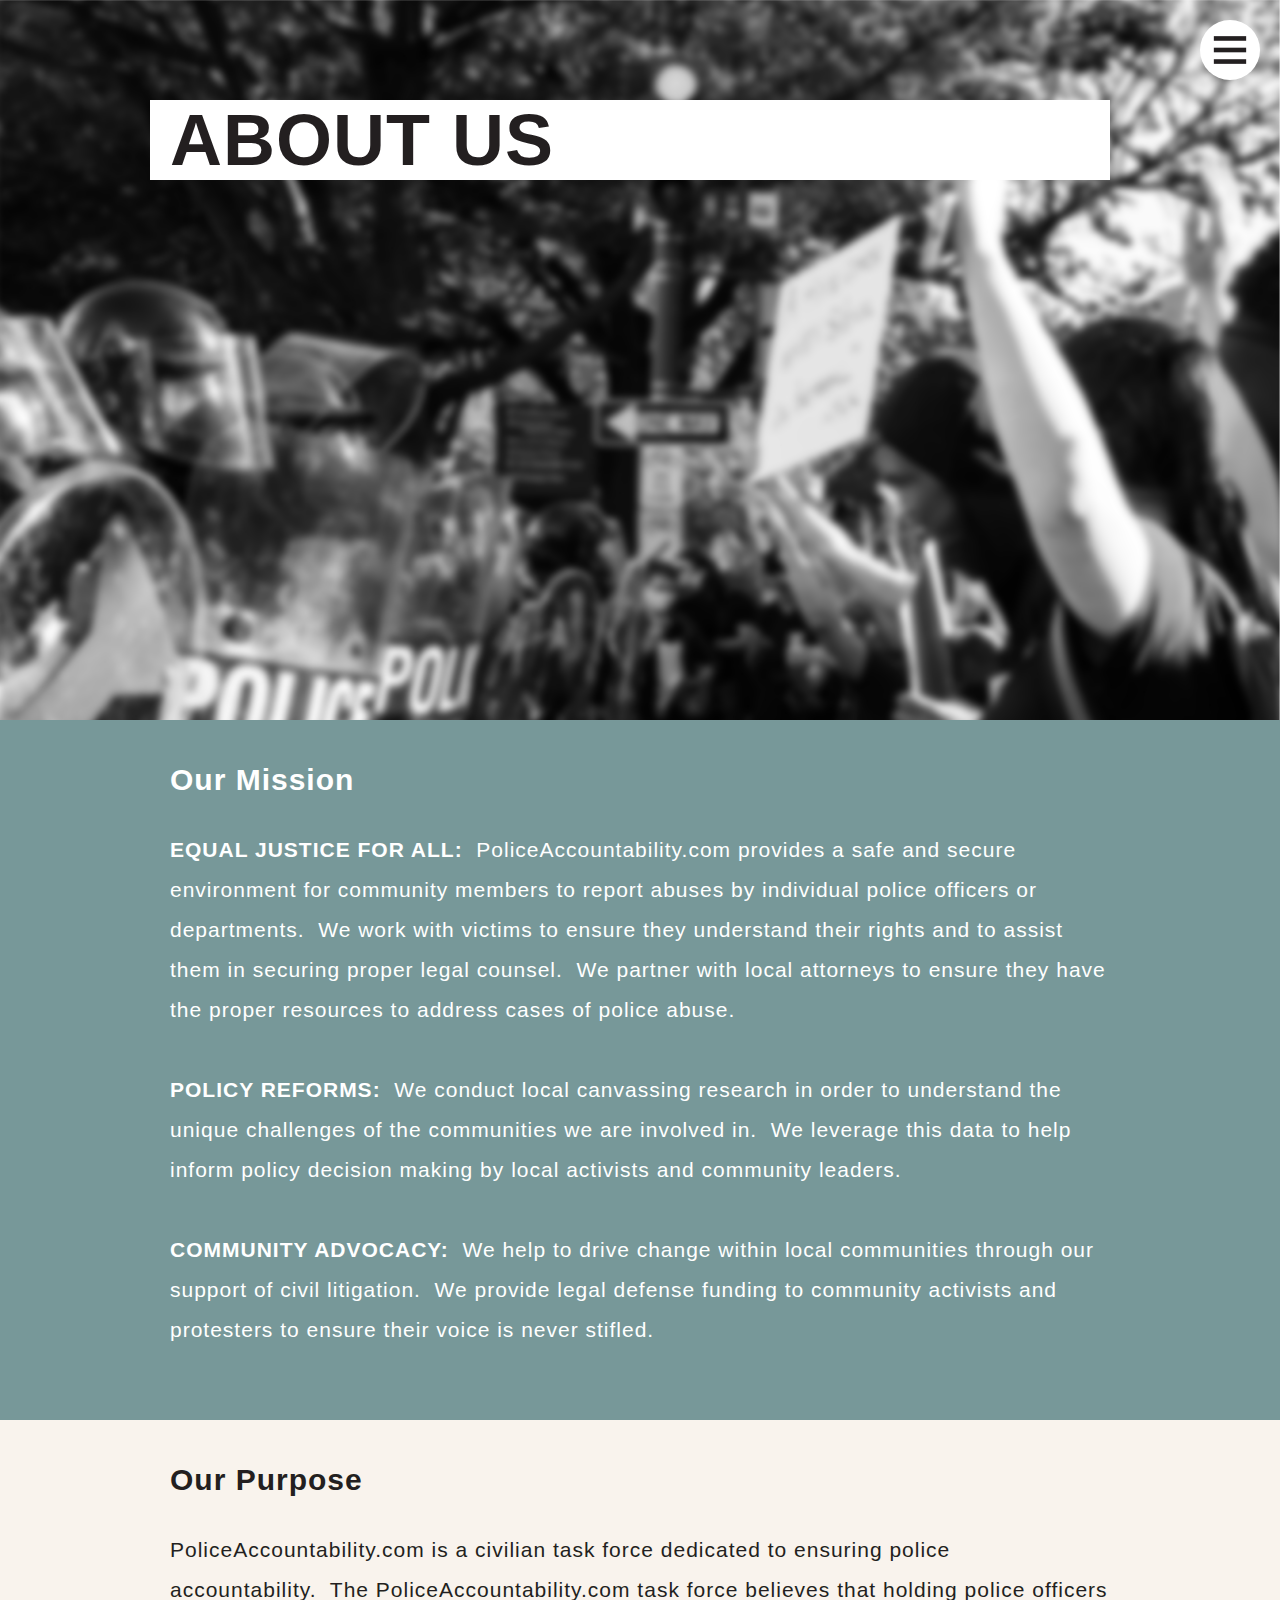
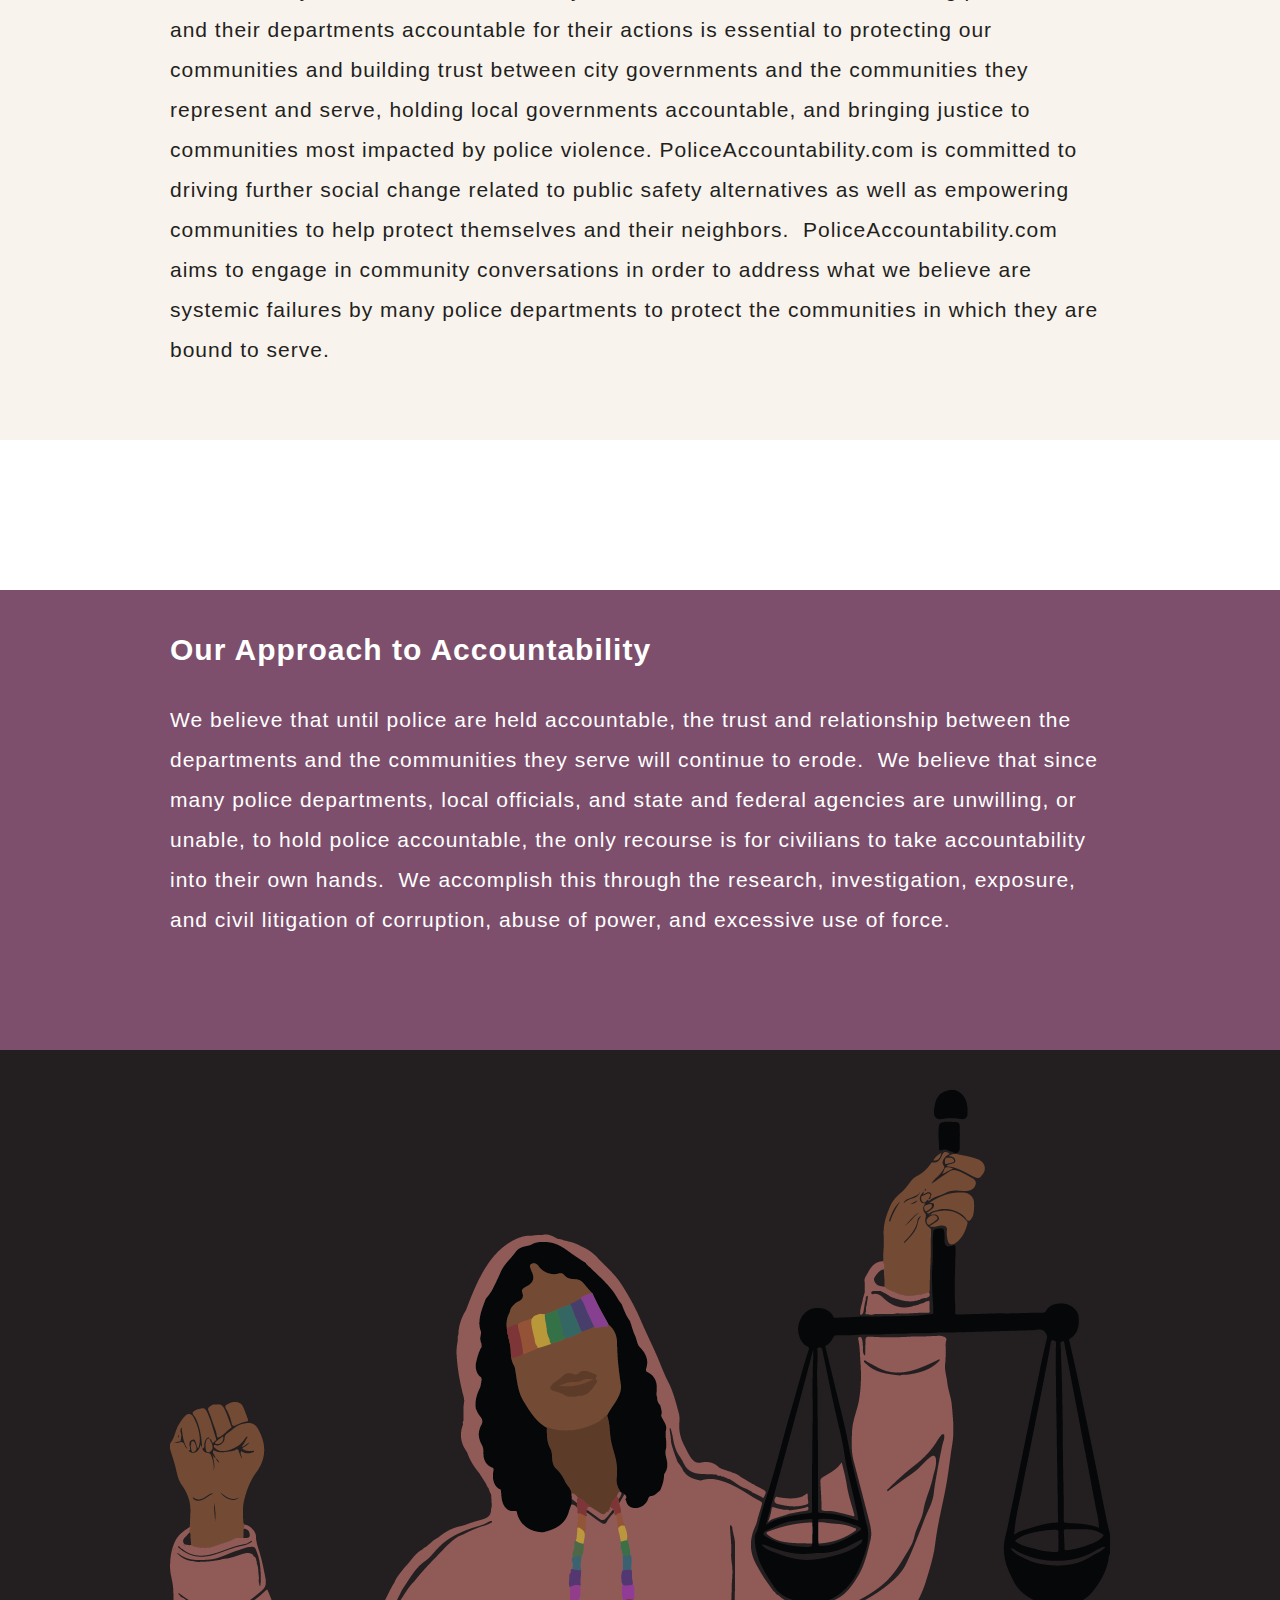
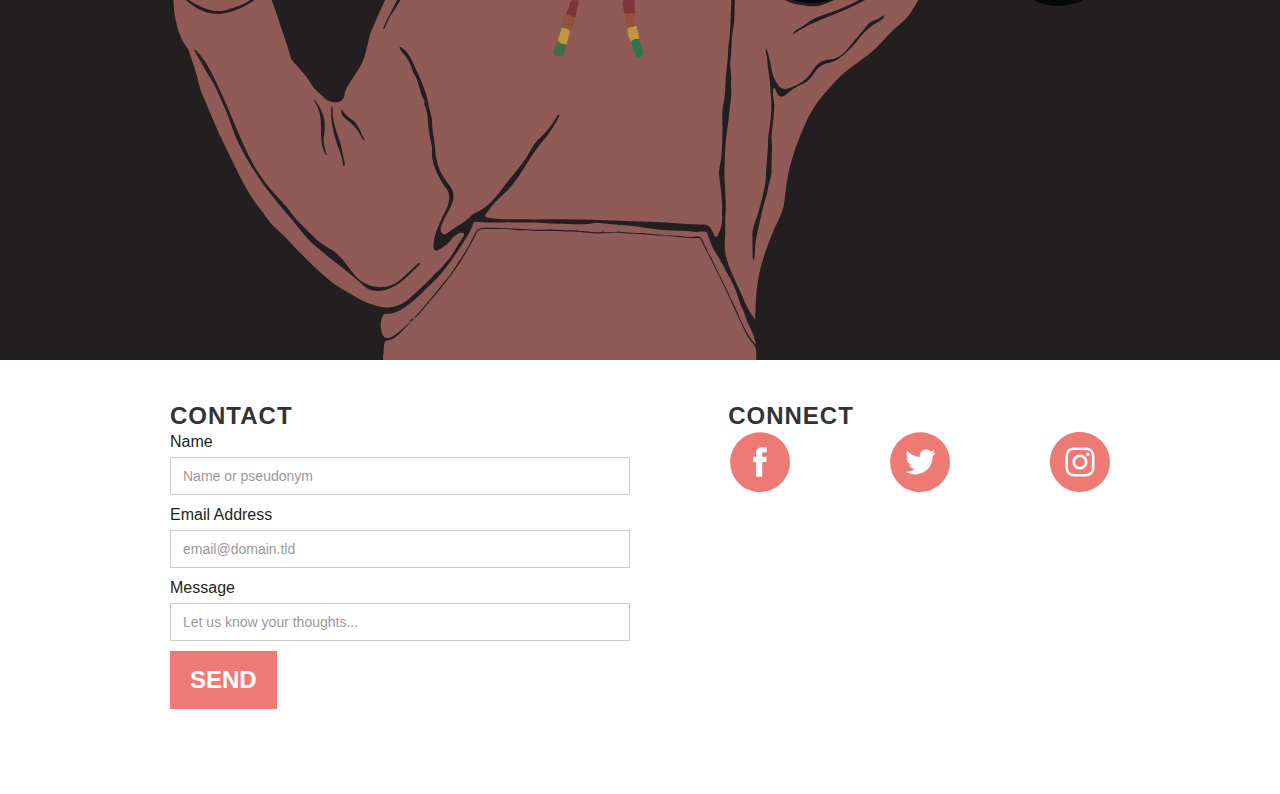
==== about.html @ cf6e79a2 "Initial commit" ====
<!DOCTYPE html>
<!--  This site was created in Webflow. http://www.webflow.com  -->
<!--  Last Published: Mon Jul 27 2020 01:23:05 GMT+0000 (Coordinated Universal Time)  -->
<html data-wf-page="5f17c11d3f2ab01a8477da16" data-wf-site="5f166c20826361f4844e4b64">
<head>
  <meta charset="utf-8">
  <title>About</title>
  <meta content="About" property="og:title">
  <meta content="About" property="twitter:title">
  <meta content="width=device-width, initial-scale=1" name="viewport">
  <meta content="Webflow" name="generator">
  <link href="css/normalize.css" rel="stylesheet" type="text/css">
  <link href="css/webflow.css" rel="stylesheet" type="text/css">
  <link href="css/police-accountability.webflow.css" rel="stylesheet" type="text/css">
  <!-- [if lt IE 9]><script src="https://cdnjs.cloudflare.com/ajax/libs/html5shiv/3.7.3/html5shiv.min.js" type="text/javascript"></script><![endif] -->
  <script type="text/javascript">!function(o,c){var n=c.documentElement,t=" w-mod-";n.className+=t+"js",("ontouchstart"in o||o.DocumentTouch&&c instanceof DocumentTouch)&&(n.className+=t+"touch")}(window,document);</script>
  <link href="images/favicon.png" rel="shortcut icon" type="image/x-icon">
  <link href="images/webclip.png" rel="apple-touch-icon">
</head>
<body>
  <div data-collapse="all" data-animation="over-right" data-duration="400" data-doc-height="1" role="banner" class="navbar w-nav">
    <div class="menu-button w-nav-button"><img src="images/Menu-ICON.svg" alt="" class="nav-image"></div>
    <nav role="navigation" class="nav-menu w-nav-menu">
      <div class="menu-button w-nav-button"><img src="images/Close-ICON.svg" alt="" class="image-5"></div>
      <div class="_80spacer"></div><a href="index.html" class="nav-link w-nav-link">HOME</a><a href="about.html" aria-current="page" class="nav-link w-nav-link w--current">ABOUT</a><a href="current-work.html" class="nav-link w-nav-link">CURRENT WORK</a><a href="report-abuse.html" class="nav-link w-nav-link">REPORT ABUSE</a><a href="legal-defense-fund.html" class="nav-link w-nav-link">LEGAL DEFENSE FUND</a><a href="get-involved.html" class="nav-link w-nav-link">GET INVOLVED</a><a href="resources.html" class="nav-link w-nav-link">RESOURCES</a></nav>
  </div>
  <div class="photo-section about">
    <div class="header-div">
      <div class="header-container w-container">
        <div class="header-text"><strong>ABOUT US</strong></div>
      </div>
    </div>
  </div><img src="images/Photo-2.jpg" srcset="images/Photo-2-p-800.jpeg 800w, images/Photo-2-p-1080.jpeg 1080w, images/Photo-2-p-1600.jpeg 1600w, images/Photo-2-p-2000.jpeg 2000w, images/Photo-2-p-2600.jpeg 2600w, images/Photo-2.jpg 2601w" sizes="100vw" alt="" class="image-7">
  <div class="section teal">
    <div class="container w-container">
      <div class="title-text white">Our Mission</div>
      <div class="_30-spacer"></div>
      <div class="body-text large white"><strong>EQUAL JUSTICE FOR ALL:</strong>  PoliceAccountability.com provides a safe and secure environment for community members to report abuses by individual police officers or departments.  We work with victims to ensure they understand their rights and to assist them in securing proper legal counsel.  We partner with local attorneys to ensure they have the proper resources to address cases of police abuse. <br>‍<br><strong>POLICY REFORMS:</strong>  We conduct local canvassing research in order to understand the unique challenges of the communities we are involved in.  We leverage this data to help inform policy decision making by local activists and community leaders.<br>‍<br><strong>COMMUNITY ADVOCACY:</strong>  We help to drive change within local communities through our support of civil litigation.  We provide legal defense funding to community activists and protesters to ensure their voice is never stifled. <br></div>
    </div>
  </div>
  <div class="section tan">
    <div class="container w-container">
      <div class="title-text black">Our Purpose<br></div>
      <div class="_30-spacer"></div>
      <div class="body-text large black">PoliceAccountability.com is a civilian task force dedicated to ensuring police accountability.  The PoliceAccountability.com task force believes that holding police officers and their departments accountable for their actions is essential to protecting our communities and building trust between city governments and the communities they represent and serve, holding local governments accountable, and bringing justice to communities most impacted by police violence. PoliceAccountability.com is committed to driving further social change related to public safety alternatives as well as empowering communities to help protect themselves and their neighbors.  PoliceAccountability.com aims to engage in community conversations in order to address what we believe are systemic failures by many police departments to protect the communities in which they are bound to serve.<br></div>
    </div>
  </div>
  <div class="section purple">
    <div class="container w-container">
      <div class="title-text white"><strong>Our Approach to Accountability</strong><br></div>
      <div class="_30-spacer"></div>
      <div class="body-text large white">We believe that until police are held accountable, the trust and relationship between the departments and the communities they serve will continue to erode.  We believe that since many police departments, local officials, and state and federal agencies are unwilling, or unable, to hold police accountable, the only recourse is for civilians to take accountability into their own hands.  We accomplish this through the research, investigation, exposure, and civil litigation of corruption, abuse of power, and excessive use of force. <br><br></div>
    </div>
  </div>
  <div class="image-section">
    <div class="container illo w-container"><img src="images/PA-illo.png" srcset="images/PA-illo-p-500.png 500w, images/PA-illo.png 940w" sizes="(max-width: 479px) 92vw, (max-width: 991px) 90vw, 940px" alt="" class="image-10"></div>
  </div>
  <footer class="footer-section">
    <div class="container w-container">
      <div class="w-row">
        <div class="footer-column-1 w-col w-col-6">
          <div class="footer-titles">CONTACT</div>
        </div>
        <div class="w-col w-col-6">
          <div class="footer-titles right desktop">CONNECT</div>
        </div>
      </div>
      <div class="footer-columns w-row">
        <div class="footer-form-column w-col w-col-6 w-col-small-small-stack">
          <div class="w-form">
            <form id="email-form" name="email-form" data-name="Email Form"><label for="name-2" class="field-label">Name</label><input type="text" class="w-input" maxlength="256" name="name-2" data-name="Name 2" placeholder="Name or pseudonym" id="name-2" required=""><label for="email-2" class="field-label-2">Email Address</label><input type="email" class="w-input" maxlength="256" name="email-2" data-name="Email 2" placeholder="email@domain.tld" id="email-2" required=""><label for="Message-2" class="field-label-2">Message</label><input type="text" class="w-input" maxlength="256" name="Message-2" data-name="Message 2" placeholder="Let us know your thoughts..." id="Message-2" required=""><input type="submit" value="SEND" data-wait="Please wait..." class="submit-button w-button"></form>
            <div class="w-form-done">
              <div>Thank you! Your submission has been received!</div>
            </div>
            <div class="w-form-fail">
              <div>Oops! Something went wrong while submitting the form.</div>
            </div>
          </div>
        </div>
        <div class="footer-social-column w-clearfix w-col w-col-2 w-col-small-small-stack">
          <div class="footer-titles right mobile">CONNECT</div><a href="http://facebook.com" target="_blank" class="link-block facebook w-inline-block w-clearfix"><img src="images/FB-ICON.svg" alt="" class="link-image"></a></div>
        <div class="footer-social-column w-clearfix w-col w-col-2 w-col-small-small-stack"><a href="http://twitter.com" target="_blank" class="link-block twitter w-inline-block w-clearfix"><img src="images/TW-ICON.svg" alt="" class="link-image"></a></div>
        <div class="footer-social-column w-clearfix w-col w-col-2 w-col-small-small-stack"><a href="http://instagram.com" target="_blank" class="link-block instagram w-inline-block w-clearfix"><img src="images/INSTA-ICON.svg" alt="" class="link-image"></a></div>
      </div>
    </div>
  </footer>
  <script src="https://d3e54v103j8qbb.cloudfront.net/js/jquery-3.4.1.min.220afd743d.js?site=5f166c20826361f4844e4b64" type="text/javascript" integrity="sha256-CSXorXvZcTkaix6Yvo6HppcZGetbYMGWSFlBw8HfCJo=" crossorigin="anonymous"></script>
  <script src="js/webflow.js" type="text/javascript"></script>
  <!-- [if lte IE 9]><script src="https://cdnjs.cloudflare.com/ajax/libs/placeholders/3.0.2/placeholders.min.js"></script><![endif] -->
</body>
</html>
---- css/webflow.css ----
@font-face {
  font-family: 'webflow-icons';
  src: url("[data-uri]") format('truetype');
  font-weight: normal;
  font-style: normal;
}
[class^="w-icon-"],
[class*=" w-icon-"] {
  /* use !important to prevent issues with browser extensions that change fonts */
  font-family: 'webflow-icons' !important;
  speak: none;
  font-style: normal;
  font-weight: normal;
  font-variant: normal;
  text-transform: none;
  line-height: 1;
  /* Better Font Rendering =========== */
  -webkit-font-smoothing: antialiased;
  -moz-osx-font-smoothing: grayscale;
}
.w-icon-slider-right:before {
  content: "\e600";
}
.w-icon-slider-left:before {
  content: "\e601";
}
.w-icon-nav-menu:before {
  content: "\e602";
}
.w-icon-arrow-down:before,
.w-icon-dropdown-toggle:before {
  content: "\e603";
}
.w-icon-file-upload-remove:before {
  content: "\e900";
}
.w-icon-file-upload-icon:before {
  content: "\e903";
}
* {
  -webkit-box-sizing: border-box;
  -moz-box-sizing: border-box;
  box-sizing: border-box;
}
html {
  height: 100%;
}
body {
  margin: 0;
  min-height: 100%;
  background-color: #fff;
  font-family: Arial, sans-serif;
  font-size: 14px;
  line-height: 20px;
  color: #333;
}
img {
  max-width: 100%;
  vertical-align: middle;
  display: inline-block;
}
html.w-mod-touch * {
  background-attachment: scroll !important;
}
.w-block {
  display: block;
}
.w-inline-block {
  max-width: 100%;
  display: inline-block;
}
.w-clearfix:before,
.w-clearfix:after {
  content: " ";
  display: table;
  grid-column-start: 1;
  grid-row-start: 1;
  grid-column-end: 2;
  grid-row-end: 2;
}
.w-clearfix:after {
  clear: both;
}
.w-hidden {
  display: none;
}
.w-button {
  display: inline-block;
  padding: 9px 15px;
  background-color: #3898EC;
  color: white;
  border: 0;
  line-height: inherit;
  text-decoration: none;
  cursor: pointer;
  border-radius: 0;
}
input.w-button {
  -webkit-appearance: button;
}
html[data-w-dynpage] [data-w-cloak] {
  color: transparent !important;
}
.w-webflow-badge,
.w-webflow-badge * {
  position: static;
  left: auto;
  top: auto;
  right: auto;
  bottom: auto;
  z-index: auto;
  display: block;
  visibility: visible;
  overflow: visible;
  overflow-x: visible;
  overflow-y: visible;
  box-sizing: border-box;
  width: auto;
  height: auto;
  max-height: none;
  max-width: none;
  min-height: 0;
  min-width: 0;
  margin: 0;
  padding: 0;
  float: none;
  clear: none;
  border: 0 none transparent;
  border-radius: 0;
  background: none;
  background-image: none;
  background-position: 0% 0%;
  background-size: auto auto;
  background-repeat: repeat;
  background-origin: padding-box;
  background-clip: border-box;
  background-attachment: scroll;
  background-color: transparent;
  box-shadow: none;
  opacity: 1.0;
  transform: none;
  transition: none;
  direction: ltr;
  font-family: inherit;
  font-weight: inherit;
  color: inherit;
  font-size: inherit;
  line-height: inherit;
  font-style: inherit;
  font-variant: inherit;
  text-align: inherit;
  letter-spacing: inherit;
  text-decoration: inherit;
  text-indent: 0;
  text-transform: inherit;
  list-style-type: disc;
  text-shadow: none;
  font-smoothing: auto;
  vertical-align: baseline;
  cursor: inherit;
  white-space: inherit;
  word-break: normal;
  word-spacing: normal;
  word-wrap: normal;
}
.w-webflow-badge {
  position: fixed !important;
  display: inline-block !important;
  visibility: visible !important;
  opacity: 1 !important;
  z-index: 2147483647 !important;
  top: auto !important;
  right: 12px !important;
  bottom: 12px !important;
  left: auto !important;
  color: #AAADB0 !important;
  background-color: #fff !important;
  border-radius: 3px !important;
  padding: 6px 8px 6px 6px !important;
  font-size: 12px !important;
  opacity: 1.0 !important;
  line-height: 14px !important;
  text-decoration: none !important;
  transform: none !important;
  margin: 0 !important;
  width: auto !important;
  height: auto !important;
  overflow: visible !important;
  white-space: nowrap;
  box-shadow: 0 0 0 1px rgba(0, 0, 0, 0.1), 0px 1px 3px rgba(0, 0, 0, 0.1);
  cursor: pointer;
}
.w-webflow-badge > img {
  display: inline-block !important;
  visibility: visible !important;
  opacity: 1 !important;
  vertical-align: middle !important;
}
h1,
h2,
h3,
h4,
h5,
h6 {
  font-weight: bold;
  margin-bottom: 10px;
}
h1 {
  font-size: 38px;
  line-height: 44px;
  margin-top: 20px;
}
h2 {
  font-size: 32px;
  line-height: 36px;
  margin-top: 20px;
}
h3 {
  font-size: 24px;
  line-height: 30px;
  margin-top: 20px;
}
h4 {
  font-size: 18px;
  line-height: 24px;
  margin-top: 10px;
}
h5 {
  font-size: 14px;
  line-height: 20px;
  margin-top: 10px;
}
h6 {
  font-size: 12px;
  line-height: 18px;
  margin-top: 10px;
}
p {
  margin-top: 0;
  margin-bottom: 10px;
}
blockquote {
  margin: 0 0 10px 0;
  padding: 10px 20px;
  border-left: 5px solid #E2E2E2;
  font-size: 18px;
  line-height: 22px;
}
figure {
  margin: 0;
  margin-bottom: 10px;
}
figcaption {
  margin-top: 5px;
  text-align: center;
}
ul,
ol {
  margin-top: 0px;
  margin-bottom: 10px;
  padding-left: 40px;
}
.w-list-unstyled {
  padding-left: 0;
  list-style: none;
}
.w-embed:before,
.w-embed:after {
  content: " ";
  display: table;
  grid-column-start: 1;
  grid-row-start: 1;
  grid-column-end: 2;
  grid-row-end: 2;
}
.w-embed:after {
  clear: both;
}
.w-video {
  width: 100%;
  position: relative;
  padding: 0;
}
.w-video iframe,
.w-video object,
.w-video embed {
  position: absolute;
  top: 0;
  left: 0;
  width: 100%;
  height: 100%;
}
fieldset {
  padding: 0;
  margin: 0;
  border: 0;
}
button,
html input[type="button"],
input[type="reset"] {
  border: 0;
  cursor: pointer;
  -webkit-appearance: button;
}
.w-form {
  margin: 0 0 15px;
}
.w-form-done {
  display: none;
  padding: 20px;
  text-align: center;
  background-color: #dddddd;
}
.w-form-fail {
  display: none;
  margin-top: 10px;
  padding: 10px;
  background-color: #ffdede;
}
label {
  display: block;
  margin-bottom: 5px;
  font-weight: bold;
}
.w-input,
.w-select {
  display: block;
  width: 100%;
  height: 38px;
  padding: 8px 12px;
  margin-bottom: 10px;
  font-size: 14px;
  line-height: 1.428571429;
  color: #333333;
  vertical-align: middle;
  background-color: #ffffff;
  border: 1px solid #cccccc;
}
.w-input:-moz-placeholder,
.w-select:-moz-placeholder {
  color: #999;
}
.w-input::-moz-placeholder,
.w-select::-moz-placeholder {
  color: #999;
  opacity: 1;
}
.w-input:-ms-input-placeholder,
.w-select:-ms-input-placeholder {
  color: #999;
}
.w-input::-webkit-input-placeholder,
.w-select::-webkit-input-placeholder {
  color: #999;
}
.w-input:focus,
.w-select:focus {
  border-color: #3898EC;
  outline: 0;
}
.w-input[disabled],
.w-select[disabled],
.w-input[readonly],
.w-select[readonly],
fieldset[disabled] .w-input,
fieldset[disabled] .w-select {
  cursor: not-allowed;
  background-color: #eeeeee;
}
textarea.w-input,
textarea.w-select {
  height: auto;
}
.w-select {
  background-color: #f3f3f3;
}
.w-select[multiple] {
  height: auto;
}
.w-form-label {
  display: inline-block;
  cursor: pointer;
  font-weight: normal;
  margin-bottom: 0px;
}
.w-radio {
  display: block;
  margin-bottom: 5px;
  padding-left: 20px;
}
.w-radio:before,
.w-radio:after {
  content: " ";
  display: table;
  grid-column-start: 1;
  grid-row-start: 1;
  grid-column-end: 2;
  grid-row-end: 2;
}
.w-radio:after {
  clear: both;
}
.w-radio-input {
  margin: 4px 0 0;
  margin-top: 1px \9;
  line-height: normal;
  float: left;
  margin-left: -20px;
}
.w-radio-input {
  margin-top: 3px;
}
.w-file-upload {
  display: block;
  margin-bottom: 10px;
}
.w-file-upload-input {
  width: 0.1px;
  height: 0.1px;
  opacity: 0;
  overflow: hidden;
  position: absolute;
  z-index: -100;
}
.w-file-upload-default,
.w-file-upload-uploading,
.w-file-upload-success {
  display: inline-block;
  color: #333333;
}
.w-file-upload-error {
  display: block;
  margin-top: 10px;
}
.w-file-upload-default.w-hidden,
.w-file-upload-uploading.w-hidden,
.w-file-upload-error.w-hidden,
.w-file-upload-success.w-hidden {
  display: none;
}
.w-file-upload-uploading-btn {
  display: flex;
  font-size: 14px;
  font-weight: normal;
  cursor: pointer;
  margin: 0;
  padding: 8px 12px;
  border: 1px solid #cccccc;
  background-color: #fafafa;
}
.w-file-upload-file {
  display: flex;
  flex-grow: 1;
  justify-content: space-between;
  margin: 0;
  padding: 8px 9px 8px 11px;
  border: 1px solid #cccccc;
  background-color: #fafafa;
}
.w-file-upload-file-name {
  font-size: 14px;
  font-weight: normal;
  display: block;
}
.w-file-remove-link {
  margin-top: 3px;
  margin-left: 10px;
  width: auto;
  height: auto;
  padding: 3px;
  display: block;
  cursor: pointer;
}
.w-icon-file-upload-remove {
  margin: auto;
  font-size: 10px;
}
.w-file-upload-error-msg {
  display: inline-block;
  color: #ea384c;
  padding: 2px 0;
}
.w-file-upload-info {
  display: inline-block;
  line-height: 38px;
  padding: 0 12px;
}
.w-file-upload-label {
  display: inline-block;
  font-size: 14px;
  font-weight: normal;
  cursor: pointer;
  margin: 0;
  padding: 8px 12px;
  border: 1px solid #cccccc;
  background-color: #fafafa;
}
.w-icon-file-upload-icon,
.w-icon-file-upload-uploading {
  display: inline-block;
  margin-right: 8px;
  width: 20px;
}
.w-icon-file-upload-uploading {
  height: 20px;
}
.w-container {
  margin-left: auto;
  margin-right: auto;
  max-width: 940px;
}
.w-container:before,
.w-container:after {
  content: " ";
  display: table;
  grid-column-start: 1;
  grid-row-start: 1;
  grid-column-end: 2;
  grid-row-end: 2;
}
.w-container:after {
  clear: both;
}
.w-container .w-row {
  margin-left: -10px;
  margin-right: -10px;
}
.w-row:before,
.w-row:after {
  content: " ";
  display: table;
  grid-column-start: 1;
  grid-row-start: 1;
  grid-column-end: 2;
  grid-row-end: 2;
}
.w-row:after {
  clear: both;
}
.w-row .w-row {
  margin-left: 0;
  margin-right: 0;
}
.w-col {
  position: relative;
  float: left;
  width: 100%;
  min-height: 1px;
  padding-left: 10px;
  padding-right: 10px;
}
.w-col .w-col {
  padding-left: 0;
  padding-right: 0;
}
.w-col-1 {
  width: 8.33333333%;
}
.w-col-2 {
  width: 16.66666667%;
}
.w-col-3 {
  width: 25%;
}
.w-col-4 {
  width: 33.33333333%;
}
.w-col-5 {
  width: 41.66666667%;
}
.w-col-6 {
  width: 50%;
}
.w-col-7 {
  width: 58.33333333%;
}
.w-col-8 {
  width: 66.66666667%;
}
.w-col-9 {
  width: 75%;
}
.w-col-10 {
  width: 83.33333333%;
}
.w-col-11 {
  width: 91.66666667%;
}
.w-col-12 {
  width: 100%;
}
.w-hidden-main {
  display: none !important;
}
@media screen and (max-width: 991px) {
  .w-container {
    max-width: 728px;
  }
  .w-hidden-main {
    display: inherit !important;
  }
  .w-hidden-medium {
    display: none !important;
  }
  .w-col-medium-1 {
    width: 8.33333333%;
  }
  .w-col-medium-2 {
    width: 16.66666667%;
  }
  .w-col-medium-3 {
    width: 25%;
  }
  .w-col-medium-4 {
    width: 33.33333333%;
  }
  .w-col-medium-5 {
    width: 41.66666667%;
  }
  .w-col-medium-6 {
    width: 50%;
  }
  .w-col-medium-7 {
    width: 58.33333333%;
  }
  .w-col-medium-8 {
    width: 66.66666667%;
  }
  .w-col-medium-9 {
    width: 75%;
  }
  .w-col-medium-10 {
    width: 83.33333333%;
  }
  .w-col-medium-11 {
    width: 91.66666667%;
  }
  .w-col-medium-12 {
    width: 100%;
  }
  .w-col-stack {
    width: 100%;
    left: auto;
    right: auto;
  }
}
@media screen and (max-width: 767px) {
  .w-hidden-main {
    display: inherit !important;
  }
  .w-hidden-medium {
    display: inherit !important;
  }
  .w-hidden-small {
    display: none !important;
  }
  .w-row,
  .w-container .w-row {
    margin-left: 0;
    margin-right: 0;
  }
  .w-col {
    width: 100%;
    left: auto;
    right: auto;
  }
  .w-col-small-1 {
    width: 8.33333333%;
  }
  .w-col-small-2 {
    width: 16.66666667%;
  }
  .w-col-small-3 {
    width: 25%;
  }
  .w-col-small-4 {
    width: 33.33333333%;
  }
  .w-col-small-5 {
    width: 41.66666667%;
  }
  .w-col-small-6 {
    width: 50%;
  }
  .w-col-small-7 {
    width: 58.33333333%;
  }
  .w-col-small-8 {
    width: 66.66666667%;
  }
  .w-col-small-9 {
    width: 75%;
  }
  .w-col-small-10 {
    width: 83.33333333%;
  }
  .w-col-small-11 {
    width: 91.66666667%;
  }
  .w-col-small-12 {
    width: 100%;
  }
}
@media screen and (max-width: 479px) {
  .w-container {
    max-width: none;
  }
  .w-hidden-main {
    display: inherit !important;
  }
  .w-hidden-medium {
    display: inherit !important;
  }
  .w-hidden-small {
    display: inherit !important;
  }
  .w-hidden-tiny {
    display: none !important;
  }
  .w-col {
    width: 100%;
  }
  .w-col-tiny-1 {
    width: 8.33333333%;
  }
  .w-col-tiny-2 {
    width: 16.66666667%;
  }
  .w-col-tiny-3 {
    width: 25%;
  }
  .w-col-tiny-4 {
    width: 33.33333333%;
  }
  .w-col-tiny-5 {
    width: 41.66666667%;
  }
  .w-col-tiny-6 {
    width: 50%;
  }
  .w-col-tiny-7 {
    width: 58.33333333%;
  }
  .w-col-tiny-8 {
    width: 66.66666667%;
  }
  .w-col-tiny-9 {
    width: 75%;
  }
  .w-col-tiny-10 {
    width: 83.33333333%;
  }
  .w-col-tiny-11 {
    width: 91.66666667%;
  }
  .w-col-tiny-12 {
    width: 100%;
  }
}
.w-widget {
  position: relative;
}
.w-widget-map {
  width: 100%;
  height: 400px;
}
.w-widget-map label {
  width: auto;
  display: inline;
}
.w-widget-map img {
  max-width: inherit;
}
.w-widget-map .gm-style-iw {
  text-align: center;
}
.w-widget-map .gm-style-iw > button {
  display: none !important;
}
.w-widget-twitter {
  overflow: hidden;
}
.w-widget-twitter-count-shim {
  display: inline-block;
  vertical-align: top;
  position: relative;
  width: 28px;
  height: 20px;
  text-align: center;
  background: white;
  border: #758696 solid 1px;
  border-radius: 3px;
}
.w-widget-twitter-count-shim * {
  pointer-events: none;
  -webkit-user-select: none;
  -moz-user-select: none;
  -ms-user-select: none;
  user-select: none;
}
.w-widget-twitter-count-shim .w-widget-twitter-count-inner {
  position: relative;
  font-size: 15px;
  line-height: 12px;
  text-align: center;
  color: #999;
  font-family: serif;
}
.w-widget-twitter-count-shim .w-widget-twitter-count-clear {
  position: relative;
  display: block;
}
.w-widget-twitter-count-shim.w--large {
  width: 36px;
  height: 28px;
}
.w-widget-twitter-count-shim.w--large .w-widget-twitter-count-inner {
  font-size: 18px;
  line-height: 18px;
}
.w-widget-twitter-count-shim:not(.w--vertical) {
  margin-left: 5px;
  margin-right: 8px;
}
.w-widget-twitter-count-shim:not(.w--vertical).w--large {
  margin-left: 6px;
}
.w-widget-twitter-count-shim:not(.w--vertical):before,
.w-widget-twitter-count-shim:not(.w--vertical):after {
  top: 50%;
  left: 0;
  border: solid transparent;
  content: " ";
  height: 0;
  width: 0;
  position: absolute;
  pointer-events: none;
}
.w-widget-twitter-count-shim:not(.w--vertical):before {
  border-color: rgba(117, 134, 150, 0);
  border-right-color: #5d6c7b;
  border-width: 4px;
  margin-left: -9px;
  margin-top: -4px;
}
.w-widget-twitter-count-shim:not(.w--vertical).w--large:before {
  border-width: 5px;
  margin-left: -10px;
  margin-top: -5px;
}
.w-widget-twitter-count-shim:not(.w--vertical):after {
  border-color: rgba(255, 255, 255, 0);
  border-right-color: white;
  border-width: 4px;
  margin-left: -8px;
  margin-top: -4px;
}
.w-widget-twitter-count-shim:not(.w--vertical).w--large:after {
  border-width: 5px;
  margin-left: -9px;
  margin-top: -5px;
}
.w-widget-twitter-count-shim.w--vertical {
  width: 61px;
  height: 33px;
  margin-bottom: 8px;
}
.w-widget-twitter-count-shim.w--vertical:before,
.w-widget-twitter-count-shim.w--vertical:after {
  top: 100%;
  left: 50%;
  border: solid transparent;
  content: " ";
  height: 0;
  width: 0;
  position: absolute;
  pointer-events: none;
}
.w-widget-twitter-count-shim.w--vertical:before {
  border-color: rgba(117, 134, 150, 0);
  border-top-color: #5d6c7b;
  border-width: 5px;
  margin-left: -5px;
}
.w-widget-twitter-count-shim.w--vertical:after {
  border-color: rgba(255, 255, 255, 0);
  border-top-color: white;
  border-width: 4px;
  margin-left: -4px;
}
.w-widget-twitter-count-shim.w--vertical .w-widget-twitter-count-inner {
  font-size: 18px;
  line-height: 22px;
}
.w-widget-twitter-count-shim.w--vertical.w--large {
  width: 76px;
}
.w-widget-gplus {
  overflow: hidden;
}
.w-background-video {
  position: relative;
  overflow: hidden;
  height: 500px;
  color: white;
}
.w-background-video > video {
  background-size: cover;
  background-position: 50% 50%;
  position: absolute;
  margin: auto;
  width: 100%;
  height: 100%;
  right: -100%;
  bottom: -100%;
  top: -100%;
  left: -100%;
  object-fit: cover;
  z-index: -100;
}
.w-background-video > video::-webkit-media-controls-start-playback-button {
  display: none !important;
  -webkit-appearance: none;
}
.w-slider {
  position: relative;
  height: 300px;
  text-align: center;
  background: #dddddd;
  clear: both;
  -webkit-tap-highlight-color: rgba(0, 0, 0, 0);
  tap-highlight-color: rgba(0, 0, 0, 0);
}
.w-slider-mask {
  position: relative;
  display: block;
  overflow: hidden;
  z-index: 1;
  left: 0;
  right: 0;
  height: 100%;
  white-space: nowrap;
}
.w-slide {
  position: relative;
  display: inline-block;
  vertical-align: top;
  width: 100%;
  height: 100%;
  white-space: normal;
  text-align: left;
}
.w-slider-nav {
  position: absolute;
  z-index: 2;
  top: auto;
  right: 0;
  bottom: 0;
  left: 0;
  margin: auto;
  padding-top: 10px;
  height: 40px;
  text-align: center;
  -webkit-tap-highlight-color: rgba(0, 0, 0, 0);
  tap-highlight-color: rgba(0, 0, 0, 0);
}
.w-slider-nav.w-round > div {
  border-radius: 100%;
}
.w-slider-nav.w-num > div {
  width: auto;
  height: auto;
  padding: 0.2em 0.5em;
  font-size: inherit;
  line-height: inherit;
}
.w-slider-nav.w-shadow > div {
  box-shadow: 0 0 3px rgba(51, 51, 51, 0.4);
}
.w-slider-nav-invert {
  color: #fff;
}
.w-slider-nav-invert > div {
  background-color: rgba(34, 34, 34, 0.4);
}
.w-slider-nav-invert > div.w-active {
  background-color: #222;
}
.w-slider-dot {
  position: relative;
  display: inline-block;
  width: 1em;
  height: 1em;
  background-color: rgba(255, 255, 255, 0.4);
  cursor: pointer;
  margin: 0 3px 0.5em;
  transition: background-color 100ms, color 100ms;
}
.w-slider-dot.w-active {
  background-color: #fff;
}
.w-slider-arrow-left,
.w-slider-arrow-right {
  position: absolute;
  width: 80px;
  top: 0;
  right: 0;
  bottom: 0;
  left: 0;
  margin: auto;
  cursor: pointer;
  overflow: hidden;
  color: white;
  font-size: 40px;
  -webkit-tap-highlight-color: rgba(0, 0, 0, 0);
  tap-highlight-color: rgba(0, 0, 0, 0);
  -webkit-user-select: none;
  -moz-user-select: none;
  -ms-user-select: none;
  user-select: none;
}
.w-slider-arrow-left [class^="w-icon-"],
.w-slider-arrow-right [class^="w-icon-"],
.w-slider-arrow-left [class*=" w-icon-"],
.w-slider-arrow-right [class*=" w-icon-"] {
  position: absolute;
}
.w-slider-arrow-left {
  z-index: 3;
  right: auto;
}
.w-slider-arrow-right {
  z-index: 4;
  left: auto;
}
.w-icon-slider-left,
.w-icon-slider-right {
  top: 0;
  right: 0;
  bottom: 0;
  left: 0;
  margin: auto;
  width: 1em;
  height: 1em;
}
.w-dropdown {
  display: inline-block;
  position: relative;
  text-align: left;
  margin-left: auto;
  margin-right: auto;
  z-index: 900;
}
.w-dropdown-btn,
.w-dropdown-toggle,
.w-dropdown-link {
  position: relative;
  vertical-align: top;
  text-decoration: none;
  color: #222222;
  padding: 20px;
  text-align: left;
  margin-left: auto;
  margin-right: auto;
  white-space: nowrap;
}
.w-dropdown-toggle {
  -webkit-user-select: none;
  -moz-user-select: none;
  -ms-user-select: none;
  user-select: none;
  display: inline-block;
  cursor: pointer;
  padding-right: 40px;
}
.w-dropdown-toggle:focus {
  outline: 0;
}
.w-icon-dropdown-toggle {
  position: absolute;
  top: 0;
  right: 0;
  bottom: 0;
  margin: auto;
  margin-right: 20px;
  width: 1em;
  height: 1em;
}
.w-dropdown-list {
  position: absolute;
  background: #dddddd;
  display: none;
  min-width: 100%;
}
.w-dropdown-list.w--open {
  display: block;
}
.w-dropdown-link {
  padding: 10px 20px;
  display: block;
  color: #222222;
}
.w-dropdown-link.w--current {
  color: #0082f3;
}
.w-dropdown-link:focus {
  outline: 0;
}
@media screen and (max-width: 767px) {
  .w-nav-brand {
    padding-left: 10px;
  }
}
/**
 * ## Note
 * Safari (on both iOS and OS X) does not handle viewport units (vh, vw) well.
 * For example percentage units do not work on descendants of elements that
 * have any dimensions expressed in viewport units. It also doesn’t handle them at
 * all in `calc()`.
 */
/**
 * Wrapper around all lightbox elements
 *
 * 1. Since the lightbox can receive focus, IE also gives it an outline.
 * 2. Fixes flickering on Chrome when a transition is in progress
 *    underneath the lightbox.
 */
.w-lightbox-backdrop {
  color: #000;
  cursor: auto;
  font-family: serif;
  font-size: medium;
  font-style: normal;
  font-variant: normal;
  font-weight: normal;
  letter-spacing: normal;
  line-height: normal;
  list-style: disc;
  text-align: start;
  text-indent: 0;
  text-shadow: none;
  text-transform: none;
  visibility: visible;
  white-space: normal;
  word-break: normal;
  word-spacing: normal;
  word-wrap: normal;
  position: fixed;
  top: 0;
  right: 0;
  bottom: 0;
  left: 0;
  color: #fff;
  font-family: "Helvetica Neue", Helvetica, Ubuntu, "Segoe UI", Verdana, sans-serif;
  font-size: 17px;
  line-height: 1.2;
  font-weight: 300;
  text-align: center;
  background: rgba(0, 0, 0, 0.9);
  z-index: 2000;
  outline: 0;
  /* 1 */
  opacity: 0;
  -webkit-user-select: none;
  -moz-user-select: none;
  -ms-user-select: none;
  -webkit-tap-highlight-color: transparent;
  -webkit-transform: translate(0, 0);
  /* 2 */
}
/**
 * Neat trick to bind the rubberband effect to our canvas instead of the whole
 * document on iOS. It also prevents a bug that causes the document underneath to scroll.
 */
.w-lightbox-backdrop,
.w-lightbox-container {
  height: 100%;
  overflow: auto;
  -webkit-overflow-scrolling: touch;
}
.w-lightbox-content {
  position: relative;
  height: 100vh;
  overflow: hidden;
}
.w-lightbox-view {
  position: absolute;
  width: 100vw;
  height: 100vh;
  opacity: 0;
}
.w-lightbox-view:before {
  content: "";
  height: 100vh;
}
/* .w-lightbox-content */
.w-lightbox-group,
.w-lightbox-group .w-lightbox-view,
.w-lightbox-group .w-lightbox-view:before {
  height: 86vh;
}
.w-lightbox-frame,
.w-lightbox-view:before {
  display: inline-block;
  vertical-align: middle;
}
/*
 * 1. Remove default margin set by user-agent on the <figure> element.
 */
.w-lightbox-figure {
  position: relative;
  margin: 0;
  /* 1 */
}
.w-lightbox-group .w-lightbox-figure {
  cursor: pointer;
}
/**
 * IE adds image dimensions as width and height attributes on the IMG tag,
 * but we need both width and height to be set to auto to enable scaling.
 */
.w-lightbox-img {
  width: auto;
  height: auto;
  max-width: none;
}
/**
 * 1. Reset if style is set by user on "All Images"
 */
.w-lightbox-image {
  display: block;
  float: none;
  /* 1 */
  max-width: 100vw;
  max-height: 100vh;
}
.w-lightbox-group .w-lightbox-image {
  max-height: 86vh;
}
.w-lightbox-caption {
  position: absolute;
  right: 0;
  bottom: 0;
  left: 0;
  padding: .5em 1em;
  background: rgba(0, 0, 0, 0.4);
  text-align: left;
  text-overflow: ellipsis;
  white-space: nowrap;
  overflow: hidden;
}
.w-lightbox-embed {
  position: absolute;
  top: 0;
  right: 0;
  bottom: 0;
  left: 0;
  width: 100%;
  height: 100%;
}
.w-lightbox-control {
  position: absolute;
  top: 0;
  width: 4em;
  background-size: 24px;
  background-repeat: no-repeat;
  background-position: center;
  cursor: pointer;
  -webkit-transition: all .3s;
  transition: all .3s;
}
.w-lightbox-left {
  display: none;
  bottom: 0;
  left: 0;
  /* <svg xmlns="http://www.w3.org/2000/svg" viewBox="-20 0 24 40" width="24" height="40"><g transform="rotate(45)"><path d="m0 0h5v23h23v5h-28z" opacity=".4"/><path d="m1 1h3v23h23v3h-26z" fill="#fff"/></g></svg> */
  background-image: url("[data-uri]");
}
.w-lightbox-right {
  display: none;
  right: 0;
  bottom: 0;
  /* <svg xmlns="http://www.w3.org/2000/svg" viewBox="-4 0 24 40" width="24" height="40"><g transform="rotate(45)"><path d="m0-0h28v28h-5v-23h-23z" opacity=".4"/><path d="m1 1h26v26h-3v-23h-23z" fill="#fff"/></g></svg> */
  background-image: url("[data-uri]");
}
/*
 * Without specifying the with and height inside the SVG, all versions of IE render the icon too small.
 * The bug does not seem to manifest itself if the elements are tall enough such as the above arrows.
 * (http://stackoverflow.com/questions/16092114/background-size-differs-in-internet-explorer)
 */
.w-lightbox-close {
  right: 0;
  height: 2.6em;
  /* <svg xmlns="http://www.w3.org/2000/svg" viewBox="-4 0 18 17" width="18" height="17"><g transform="rotate(45)"><path d="m0 0h7v-7h5v7h7v5h-7v7h-5v-7h-7z" opacity=".4"/><path d="m1 1h7v-7h3v7h7v3h-7v7h-3v-7h-7z" fill="#fff"/></g></svg> */
  background-image: url("[data-uri]");
  background-size: 18px;
}
/**
 * 1. All IE versions add extra space at the bottom without this.
 */
.w-lightbox-strip {
  position: absolute;
  bottom: 0;
  left: 0;
  right: 0;
  padding: 0 1vh;
  line-height: 0;
  /* 1 */
  white-space: nowrap;
  overflow-x: auto;
  overflow-y: hidden;
}
/*
 * 1. We use content-box to avoid having to do `width: calc(10vh + 2vw)`
 *    which doesn’t work in Safari anyway.
 * 2. Chrome renders images pixelated when switching to GPU. Making sure
 *    the parent is also rendered on the GPU (by setting translate3d for
 *    example) fixes this behavior.
 */
.w-lightbox-item {
  display: inline-block;
  width: 10vh;
  padding: 2vh 1vh;
  box-sizing: content-box;
  /* 1 */
  cursor: pointer;
  -webkit-transform: translate3d(0, 0, 0);
  /* 2 */
}
.w-lightbox-active {
  opacity: .3;
}
.w-lightbox-thumbnail {
  position: relative;
  height: 10vh;
  background: #222;
  overflow: hidden;
}
.w-lightbox-thumbnail-image {
  position: absolute;
  top: 0;
  left: 0;
}
.w-lightbox-thumbnail .w-lightbox-tall {
  top: 50%;
  width: 100%;
  -webkit-transform: translate(0, -50%);
  -ms-transform: translate(0, -50%);
  transform: translate(0, -50%);
}
.w-lightbox-thumbnail .w-lightbox-wide {
  left: 50%;
  height: 100%;
  -webkit-transform: translate(-50%, 0);
  -ms-transform: translate(-50%, 0);
  transform: translate(-50%, 0);
}
/*
 * Spinner
 *
 * Absolute pixel values are used to avoid rounding errors that would cause
 * the white spinning element to be misaligned with the track.
 */
.w-lightbox-spinner {
  position: absolute;
  top: 50%;
  left: 50%;
  box-sizing: border-box;
  width: 40px;
  height: 40px;
  margin-top: -20px;
  margin-left: -20px;
  border: 5px solid rgba(0, 0, 0, 0.4);
  border-radius: 50%;
  -webkit-animation: spin .8s infinite linear;
  animation: spin .8s infinite linear;
}
.w-lightbox-spinner:after {
  content: "";
  position: absolute;
  top: -4px;
  right: -4px;
  bottom: -4px;
  left: -4px;
  border: 3px solid transparent;
  border-bottom-color: #fff;
  border-radius: 50%;
}
/*
 * Utility classes
 */
.w-lightbox-hide {
  display: none;
}
.w-lightbox-noscroll {
  overflow: hidden;
}
@media (min-width: 768px) {
  .w-lightbox-content {
    height: 96vh;
    margin-top: 2vh;
  }
  .w-lightbox-view,
  .w-lightbox-view:before {
    height: 96vh;
  }
  /* .w-lightbox-content */
  .w-lightbox-group,
  .w-lightbox-group .w-lightbox-view,
  .w-lightbox-group .w-lightbox-view:before {
    height: 84vh;
  }
  .w-lightbox-image {
    max-width: 96vw;
    max-height: 96vh;
  }
  .w-lightbox-group .w-lightbox-image {
    max-width: 82.3vw;
    max-height: 84vh;
  }
  .w-lightbox-left,
  .w-lightbox-right {
    display: block;
    opacity: .5;
  }
  .w-lightbox-close {
    opacity: .8;
  }
  .w-lightbox-control:hover {
    opacity: 1;
  }
}
.w-lightbox-inactive,
.w-lightbox-inactive:hover {
  opacity: 0;
}
.w-richtext:before,
.w-richtext:after {
  content: " ";
  display: table;
  grid-column-start: 1;
  grid-row-start: 1;
  grid-column-end: 2;
  grid-row-end: 2;
}
.w-richtext:after {
  clear: both;
}
.w-richtext[contenteditable="true"]:before,
.w-richtext[contenteditable="true"]:after {
  white-space: initial;
}
.w-richtext ol,
.w-richtext ul {
  overflow: hidden;
}
.w-richtext .w-richtext-figure-selected.w-richtext-figure-type-video div:after,
.w-richtext .w-richtext-figure-selected[data-rt-type="video"] div:after {
  outline: 2px solid #2895f7;
}
.w-richtext .w-richtext-figure-selected.w-richtext-figure-type-image div,
.w-richtext .w-richtext-figure-selected[data-rt-type="image"] div {
  outline: 2px solid #2895f7;
}
.w-richtext figure.w-richtext-figure-type-video > div:after,
.w-richtext figure[data-rt-type="video"] > div:after {
  content: '';
  position: absolute;
  display: none;
  left: 0;
  top: 0;
  right: 0;
  bottom: 0;
}
.w-richtext figure {
  position: relative;
  max-width: 60%;
}
.w-richtext figure > div:before {
  cursor: default!important;
}
.w-richtext figure img {
  width: 100%;
}
.w-richtext figure figcaption.w-richtext-figcaption-placeholder {
  opacity: 0.6;
}
.w-richtext figure div {
  /* fix incorrectly sized selection border in the data manager */
  font-size: 0px;
  color: transparent;
}
.w-richtext figure.w-richtext-figure-type-image,
.w-richtext figure[data-rt-type="image"] {
  display: table;
}
.w-richtext figure.w-richtext-figure-type-image > div,
.w-richtext figure[data-rt-type="image"] > div {
  display: inline-block;
}
.w-richtext figure.w-richtext-figure-type-image > figcaption,
.w-richtext figure[data-rt-type="image"] > figcaption {
  display: table-caption;
  caption-side: bottom;
}
.w-richtext figure.w-richtext-figure-type-video,
.w-richtext figure[data-rt-type="video"] {
  width: 60%;
  height: 0;
}
.w-richtext figure.w-richtext-figure-type-video iframe,
.w-richtext figure[data-rt-type="video"] iframe {
  position: absolute;
  top: 0;
  left: 0;
  width: 100%;
  height: 100%;
}
.w-richtext figure.w-richtext-figure-type-video > div,
.w-richtext figure[data-rt-type="video"] > div {
  width: 100%;
}
.w-richtext figure.w-richtext-align-center {
  margin-right: auto;
  margin-left: auto;
  clear: both;
}
.w-richtext figure.w-richtext-align-center.w-richtext-figure-type-image > div,
.w-richtext figure.w-richtext-align-center[data-rt-type="image"] > div {
  max-width: 100%;
}
.w-richtext figure.w-richtext-align-normal {
  clear: both;
}
.w-richtext figure.w-richtext-align-fullwidth {
  width: 100%;
  max-width: 100%;
  text-align: center;
  clear: both;
  display: block;
  margin-right: auto;
  margin-left: auto;
}
.w-richtext figure.w-richtext-align-fullwidth > div {
  display: inline-block;
  /* padding-bottom is used for aspect ratios in video figures
      we want the div to inherit that so hover/selection borders in the designer-canvas
      fit right*/
  padding-bottom: inherit;
}
.w-richtext figure.w-richtext-align-fullwidth > figcaption {
  display: block;
}
.w-richtext figure.w-richtext-align-floatleft {
  float: left;
  margin-right: 15px;
  clear: none;
}
.w-richtext figure.w-richtext-align-floatright {
  float: right;
  margin-left: 15px;
  clear: none;
}
.w-nav {
  position: relative;
  background: #dddddd;
  z-index: 1000;
}
.w-nav:before,
.w-nav:after {
  content: " ";
  display: table;
  grid-column-start: 1;
  grid-row-start: 1;
  grid-column-end: 2;
  grid-row-end: 2;
}
.w-nav:after {
  clear: both;
}
.w-nav-brand {
  position: relative;
  float: left;
  text-decoration: none;
  color: #333333;
}
.w-nav-link {
  position: relative;
  display: inline-block;
  vertical-align: top;
  text-decoration: none;
  color: #222222;
  padding: 20px;
  text-align: left;
  margin-left: auto;
  margin-right: auto;
}
.w-nav-link.w--current {
  color: #0082f3;
}
.w-nav-menu {
  position: relative;
  float: right;
}
[data-nav-menu-open] {
  display: block !important;
  position: absolute;
  top: 100%;
  left: 0;
  right: 0;
  background: #C8C8C8;
  text-align: center;
  overflow: visible;
  min-width: 200px;
}
.w--nav-link-open {
  display: block;
  position: relative;
}
.w-nav-overlay {
  position: absolute;
  overflow: hidden;
  display: none;
  top: 100%;
  left: 0;
  right: 0;
  width: 100%;
}
.w-nav-overlay [data-nav-menu-open] {
  top: 0;
}
.w-nav[data-animation="over-left"] .w-nav-overlay {
  width: auto;
}
.w-nav[data-animation="over-left"] .w-nav-overlay,
.w-nav[data-animation="over-left"] [data-nav-menu-open] {
  right: auto;
  z-index: 1;
  top: 0;
}
.w-nav[data-animation="over-right"] .w-nav-overlay {
  width: auto;
}
.w-nav[data-animation="over-right"] .w-nav-overlay,
.w-nav[data-animation="over-right"] [data-nav-menu-open] {
  left: auto;
  z-index: 1;
  top: 0;
}
.w-nav-button {
  position: relative;
  float: right;
  padding: 18px;
  font-size: 24px;
  display: none;
  cursor: pointer;
  -webkit-tap-highlight-color: rgba(0, 0, 0, 0);
  tap-highlight-color: rgba(0, 0, 0, 0);
  -webkit-user-select: none;
  -moz-user-select: none;
  -ms-user-select: none;
  user-select: none;
}
.w-nav-button:focus {
  outline: 0;
}
.w-nav-button.w--open {
  background-color: #C8C8C8;
  color: white;
}
.w-nav[data-collapse="all"] .w-nav-menu {
  display: none;
}
.w-nav[data-collapse="all"] .w-nav-button {
  display: block;
}
.w--nav-dropdown-open {
  display: block;
}
.w--nav-dropdown-toggle-open {
  display: block;
}
.w--nav-dropdown-list-open {
  position: static;
}
@media screen and (max-width: 991px) {
  .w-nav[data-collapse="medium"] .w-nav-menu {
    display: none;
  }
  .w-nav[data-collapse="medium"] .w-nav-button {
    display: block;
  }
}
@media screen and (max-width: 767px) {
  .w-nav[data-collapse="small"] .w-nav-menu {
    display: none;
  }
  .w-nav[data-collapse="small"] .w-nav-button {
    display: block;
  }
  .w-nav-brand {
    padding-left: 10px;
  }
}
@media screen and (max-width: 479px) {
  .w-nav[data-collapse="tiny"] .w-nav-menu {
    display: none;
  }
  .w-nav[data-collapse="tiny"] .w-nav-button {
    display: block;
  }
}
.w-tabs {
  position: relative;
}
.w-tabs:before,
.w-tabs:after {
  content: " ";
  display: table;
  grid-column-start: 1;
  grid-row-start: 1;
  grid-column-end: 2;
  grid-row-end: 2;
}
.w-tabs:after {
  clear: both;
}
.w-tab-menu {
  position: relative;
}
.w-tab-link {
  position: relative;
  display: inline-block;
  vertical-align: top;
  text-decoration: none;
  padding: 9px 30px;
  text-align: left;
  cursor: pointer;
  color: #222222;
  background-color: #dddddd;
}
.w-tab-link.w--current {
  background-color: #C8C8C8;
}
.w-tab-link:focus {
  outline: 0;
}
.w-tab-content {
  position: relative;
  display: block;
  overflow: hidden;
}
.w-tab-pane {
  position: relative;
  display: none;
}
.w--tab-active {
  display: block;
}
@media screen and (max-width: 479px) {
  .w-tab-link {
    display: block;
  }
}
.w-ix-emptyfix:after {
  content: "";
}
@keyframes spin {
  0% {
    transform: rotate(0deg);
  }
  100% {
    transform: rotate(360deg);
  }
}
.w-dyn-empty {
  padding: 10px;
  background-color: #dddddd;
}
.w-dyn-hide {
  display: none !important;
}
.w-dyn-bind-empty {
  display: none !important;
}
.w-condition-invisible {
  display: none !important;
}
---- css/police-accountability.webflow.css ----
.w-layout-grid {
  display: -ms-grid;
  display: grid;
  grid-auto-columns: 1fr;
  -ms-grid-columns: 1fr 1fr;
  grid-template-columns: 1fr 1fr;
  -ms-grid-rows: auto auto;
  grid-template-rows: auto auto;
  grid-row-gap: 16px;
  grid-column-gap: 16px;
}

.navbar {
  position: -webkit-sticky;
  position: sticky;
  top: 0px;
  display: block;
  overflow: visible;
  margin-bottom: -100px;
  background-color: transparent;
}

.menu-button {
  display: block;
  padding: 20px;
}

.menu-button.w--open {
  background-color: transparent;
}

.section.purple {
  background-color: #7d4f6c;
}

.section.teal {
  background-color: #779899;
}

.section.black {
  background-color: #231f20;
}

.section.tan {
  background-color: #f9f3ed;
}

.container {
  padding-top: 40px;
  padding-bottom: 70px;
}

.container.illo {
  padding-bottom: 0px;
}

.container.no-top {
  padding-top: 0px;
}

.title-text {
  font-size: 30px;
  line-height: 40px;
  font-weight: 700;
  letter-spacing: 1px;
}

.title-text.white {
  color: #fff;
  font-weight: 700;
}

.title-text.black {
  color: #231f20;
}

.body-text {
  font-size: 30px;
  line-height: 40px;
  letter-spacing: 1px;
}

.body-text.white {
  color: #fff;
}

.body-text.large {
  font-size: 21px;
}

.body-text.large.black {
  color: #231f20;
}

.body-text.small {
  margin-top: 10px;
  padding-top: 0px;
  font-size: 16px;
  line-height: 22px;
  font-weight: 400;
  letter-spacing: 0.5px;
}

.body-text.small.black {
  color: #231f20;
}

.body-text.small.black.bold {
  margin-top: 0px;
  font-weight: 700;
}

.body-text.small.purple {
  color: #7d4f6c;
}

.column-div {
  width: 430px;
  max-width: 430px;
  float: right;
}

.column-div.right {
  width: auto;
  max-width: 430px;
  float: left;
}

.column-div._3-4 {
  width: auto;
  max-width: none;
}

.link-text {
  font-size: 24px;
  line-height: 32px;
  font-weight: 700;
  letter-spacing: 1px;
  text-decoration: underline;
}

.link-text.white {
  color: #fff;
  line-height: 40px;
}

.link-text.white:hover {
  opacity: 0.75;
}

.link-text.pink {
  color: #ee7a76;
  line-height: 32px;
}

.link-text.pink:hover {
  opacity: 0.75;
}

.link-text.white {
  color: #fff;
  line-height: 40px;
  font-weight: 700;
  text-align: center;
}

.link-text.teal {
  color: #779899;
}

.columns {
  font-size: 24px;
}

.columns.tan {
  display: block;
  background-color: #f9f3ed;
}

._2-column-1 {
  padding: 40px 40px 40px 20px;
}

._2-column-1.tan {
  background-color: #f9f3ed;
}

._2-column-1.tan.right {
  padding-right: 20px;
  padding-left: 40px;
  background-color: #f9f3ed;
}

._2-column-1.right {
  padding-right: 20px;
  padding-left: 40px;
}

._2-column-1.right.white {
  padding-left: 40px;
  background-color: #fff;
}

._2-column-1.white {
  padding-right: 40px;
  padding-left: 0px;
  background-color: #fff;
}

.normal-text {
  color: #7d4f6c;
  font-weight: 400;
}

.blue-section {
  background-color: #779899;
}

.links-grid {
  margin-top: 30px;
  grid-template-areas: "Area Area-2 Area-3 Area-4 Area-5";
  -ms-grid-columns: 1fr 1fr 1fr 1fr 1fr;
  grid-template-columns: 1fr 1fr 1fr 1fr 1fr;
  -ms-grid-rows: auto;
  grid-template-rows: auto;
}

._2column-section.tan {
  background-color: #f9f3ed;
}

.footer-section {
  background-color: #fff;
}

.image-section {
  background-color: #231f20;
}

.link-image {
  position: static;
  max-width: 60px;
  float: right;
  text-align: left;
}

.link-image:hover {
  opacity: 0.75;
}

.photo-section {
  min-height: 80vh;
  background-image: url('../images/Photo-1.jpg');
  background-position: 50% 50%;
  background-size: cover;
}

.photo-section.about {
  background-image: url('../images/Photo-2.jpg');
}

.photo-section.work {
  background-image: url('../images/Photo-3.jpg');
  background-position: 50% 50%;
}

.photo-section.abuse {
  background-image: url('../images/Photo-4.jpg');
  background-position: 0px 0px;
  background-size: cover;
}

.photo-section.defense {
  background-image: url('../images/Photo-5.jpg');
}

.photo-section.getinvolved {
  background-image: url('../images/Photo-6.jpg');
  background-position: 50% 50%;
}

.photo-section.resources {
  background-image: url('../images/Photo-7.jpg');
}

._2-columns {
  margin-right: 0px;
  margin-left: 0px;
}

._2-columns.tan {
  background-color: #f9f3ed;
}

.slogan-text {
  max-width: 80%;
  margin-bottom: 40px;
  padding-left: 20px;
  background-color: #231f20;
  color: #fff;
  font-size: 20px;
  line-height: 40px;
  font-weight: 700;
  letter-spacing: 1px;
}

.slogan-text.green {
  background-color: #779899;
}

.slogan-text.purple {
  background-color: #7d4f6c;
}

.slogan-text.pink {
  background-color: #ee7a76;
}

.header-column {
  margin-bottom: 150px;
  padding: 100px 40px 70px;
  background-color: #fff;
}

.blank-column {
  display: none;
}

.mobile-image {
  display: none;
}

.field-label {
  color: #231f20;
  font-size: 16px;
  font-weight: 400;
}

.field-label-2 {
  color: #231f20;
  font-size: 16px;
  font-weight: 400;
}

.submit-button {
  padding-right: 20px;
  padding-left: 20px;
  background-color: #ee7a76;
  font-size: 24px;
  line-height: 40px;
  font-weight: 700;
}

.submit-button:hover {
  opacity: 0.75;
}

.link-block {
  width: 60px;
  float: right;
}

.utility-page-wrap {
  display: -webkit-box;
  display: -webkit-flex;
  display: -ms-flexbox;
  display: flex;
  width: 100vw;
  height: 100vh;
  max-height: 100%;
  max-width: 100%;
  -webkit-box-pack: center;
  -webkit-justify-content: center;
  -ms-flex-pack: center;
  justify-content: center;
  -webkit-box-align: center;
  -webkit-align-items: center;
  -ms-flex-align: center;
  align-items: center;
}

.utility-page-content {
  display: -webkit-box;
  display: -webkit-flex;
  display: -ms-flexbox;
  display: flex;
  width: 260px;
  -webkit-box-orient: vertical;
  -webkit-box-direction: normal;
  -webkit-flex-direction: column;
  -ms-flex-direction: column;
  flex-direction: column;
  text-align: center;
}

.header-text {
  margin-left: -20px;
  padding-left: 20px;
  background-color: #fff;
  color: #231f20;
  font-size: 72px;
  line-height: 80px;
  letter-spacing: 1px;
}

.header-div {
  position: relative;
  padding-top: 100px;
}

.nav-menu {
  position: absolute;
  display: block;
  padding-top: 0px;
  border-left: 2px solid #fff;
  background-color: #f9f3ed;
}

.nav-link {
  width: 100%;
  padding-top: 10px;
  padding-bottom: 10px;
  float: none;
  clear: left;
  color: #ee7a76;
  font-size: 18px;
  line-height: 40px;
  font-weight: 700;
  text-decoration: underline;
}

.nav-link:hover {
  opacity: 0.75;
}

.nav-link.w--current {
  padding-top: 10px;
  padding-bottom: 10px;
  color: #231f20;
  text-decoration: underline;
}

.image-5 {
  width: 60px;
}

.image-5:hover {
  opacity: 0.75;
}

.nav-image {
  width: 60px;
}

.nav-image:hover {
  opacity: 0.75;
}

.image-7 {
  display: none;
}

.bullet-point-text {
  margin-top: 30px;
  padding-left: 20px;
  font-size: 30px;
  line-height: 50px;
  font-weight: 700;
  letter-spacing: 1px;
}

.title-text-2 {
  font-size: 24px;
  line-height: 32px;
  font-weight: 700;
  letter-spacing: 1px;
}

.title-text-2.black {
  color: #231f20;
}

.title-text-2.pink {
  color: #ee7a76;
}

.link {
  color: #2aaae2;
}

.list-item {
  color: #231f20;
  font-size: 16px;
  line-height: 22px;
}

.list-item.purple {
  color: #7d4f6c;
}

.list {
  margin-top: 10px;
  padding-left: 20px;
}

.bold-pink-link {
  color: #ee7a76;
}

.bold-pink-link:hover {
  opacity: 0.75;
}

.image-9 {
  margin-bottom: 150px;
}

._3column-section {
  background-color: #f9f3ed;
}

._3-column-1 {
  padding: 0px 10px;
}

._3-column-1.left {
  padding-right: 30px;
  padding-left: 0px;
}

._3-column-1.right {
  padding-right: 0px;
  padding-left: 30px;
}

._3column-div {
  float: right;
}

.footer-titles {
  font-size: 24px;
  line-height: 32px;
  font-weight: 700;
  letter-spacing: 1px;
}

.footer-titles.right.mobile {
  display: none;
}

.footer-titles.right.desktop {
  padding-left: 17%;
}

._30-spacer {
  padding-top: 30px;
}

._80spacer {
  padding-top: 80px;
}

@media screen and (min-width: 1280px) {
  .columns.tan {
    margin-bottom: 0px;
  }
  ._2-column-1.tan {
    margin-bottom: 0px;
    padding-top: 40px;
  }
  ._2-column-1.tan.right {
    padding-top: 40px;
  }
  .photo-section {
    background-image: url('../images/Photo-1.jpg');
    background-position: 0px 0px;
    background-size: cover;
  }
  .tan {
    margin-bottom: 150px;
    padding-top: 0px;
    background-color: rgba(249, 243, 237, 0.5);
  }
  .slogan-text {
    margin-bottom: 45px;
    padding-left: 10px;
  }
  .header-text {
    margin-bottom: 45px;
  }
}

@media screen and (max-width: 991px) {
  .section {
    padding-right: 40px;
    padding-left: 40px;
  }
  .container.no-top {
    padding-right: 20px;
    padding-left: 20px;
  }
  .body-text.small.black.bold {
    margin-top: 0px;
  }
  .column-div {
    width: 100%;
    max-width: none;
  }
  .column-div.current-work {
    max-width: none;
  }
  .columns {
    margin-right: 0px;
    margin-left: 0px;
  }
  .columns.tan {
    margin-right: 0px;
    margin-left: 0px;
  }
  .columns.tan.current-work {
    padding-bottom: 0px;
  }
  ._2-column-1 {
    padding-left: 40px;
  }
  ._2-column-1.tan.right {
    padding-right: 40px;
  }
  ._2-column-1.right {
    padding-right: 40px;
  }
  ._2-column-1.right.white {
    padding-right: 40px;
  }
  ._2-column-1.right._3-4 {
    padding-left: 20px;
  }
  ._2-column-1.white {
    padding-right: 40px;
    padding-left: 40px;
  }
  ._2-column-1._3-4 {
    padding-right: 20px;
    padding-left: 0px;
  }
  .blue-section {
    padding-right: 40px;
    padding-left: 40px;
  }
  .footer-section {
    padding-right: 40px;
    padding-left: 40px;
  }
  .image-section {
    padding-right: 40px;
    padding-left: 40px;
  }
  .photo-section.about {
    background-position: 50% 100%;
  }
  .photo-section.work {
    background-position: 50% 100%;
  }
  .photo-section.defense {
    background-position: 50% 100%;
  }
  .photo-section.getinvolved {
    background-position: 50% 100%;
  }
  .photo-section.resources {
    background-position: 50% 100%;
  }
  .slogan-text {
    max-width: none;
  }
  .header-column {
    padding-top: 100px;
    padding-right: 30px;
    padding-left: 30px;
  }
  .mobile-image {
    display: none;
  }
  .header-text {
    max-width: none;
    margin-right: 20px;
    padding-left: 40px;
  }
  .image-7 {
    display: none;
  }
  ._3column-section {
    padding-right: 40px;
    padding-left: 40px;
  }
  ._3-column-1 {
    padding-right: 0px;
    padding-bottom: 40px;
    padding-left: 0px;
  }
  ._3-column-1.left {
    padding-right: 0px;
    padding-bottom: 40px;
  }
  ._3-column-1.right {
    padding-bottom: 0px;
    padding-left: 0px;
  }
  ._3column-div {
    width: 100%;
  }
  .footer-titles.right.desktop {
    padding-left: 10%;
  }
}

@media screen and (max-width: 767px) {
  .container.no-top {
    padding-right: 40px;
    padding-left: 40px;
  }
  .body-text.small.black.bold {
    margin-top: 0px;
  }
  .column-div {
    max-width: none;
  }
  .link-text.white {
    display: -webkit-box;
    display: -webkit-flex;
    display: -ms-flexbox;
    display: flex;
    margin-bottom: 10px;
  }
  .columns.tan {
    margin-right: 0px;
    margin-left: 0px;
  }
  .columns.tan.current-work {
    padding-bottom: 0px;
    background-color: #fff;
  }
  ._2-column-1.tan {
    background-color: #fff;
  }
  ._2-column-1.right {
    background-color: #f9f3ed;
  }
  ._2-column-1.right.abuse {
    padding-top: 0px;
  }
  ._2-column-1.right._3-4 {
    padding-top: 0px;
    padding-left: 0px;
  }
  ._2-column-1._3-4 {
    padding-bottom: 0px;
  }
  .links-grid {
    display: inline-block;
    -webkit-box-pack: justify;
    -webkit-justify-content: space-between;
    -ms-flex-pack: justify;
    justify-content: space-between;
    justify-items: end;
    -webkit-flex-wrap: wrap;
    -ms-flex-wrap: wrap;
    flex-wrap: wrap;
    -webkit-box-align: start;
    -webkit-align-items: flex-start;
    -ms-flex-align: start;
    align-items: flex-start;
    grid-auto-columns: 1fr;
    grid-column-gap: 16px;
    grid-row-gap: 16px;
    -ms-grid-columns: 1fr 1fr 1fr 1fr 1fr;
    grid-template-columns: 1fr 1fr 1fr 1fr 1fr;
    -ms-grid-rows: auto;
    grid-template-rows: auto;
  }
  .footer-columns {
    display: block;
    -webkit-box-orient: horizontal;
    -webkit-box-direction: normal;
    -webkit-flex-direction: row;
    -ms-flex-direction: row;
    flex-direction: row;
    -webkit-box-pack: start;
    -webkit-justify-content: flex-start;
    -ms-flex-pack: start;
    justify-content: flex-start;
    -webkit-flex-wrap: nowrap;
    -ms-flex-wrap: nowrap;
    flex-wrap: nowrap;
  }
  .link-image {
    position: relative;
    float: left;
  }
  .photo-section {
    min-height: 0vh;
  }
  .header-column {
    margin-top: -100px;
    margin-bottom: 0px;
  }
  .blank-column {
    display: none;
  }
  .mobile-image {
    display: inline-block;
    margin-top: 0px;
  }
  .footer-form-column {
    padding-right: 0px;
    padding-left: 0px;
  }
  .link-block.instagram {
    float: left;
  }
  .link-block.twitter {
    float: left;
  }
  .link-block.facebook {
    float: left;
  }
  .header-text {
    display: block;
    margin-right: 0px;
    margin-left: 0px;
    padding-right: 20px;
    padding-left: 40px;
  }
  .nav-menu {
    min-width: 50%;
  }
  .header-container {
    position: relative;
    top: 0px;
    margin-top: -100px;
    padding-top: 100px;
    background-color: #fff;
  }
  .image-7 {
    display: block;
  }
  ._3column-section {
    padding-right: 40px;
    padding-left: 40px;
  }
  ._3-column-1 {
    background-color: #f9f3ed;
  }
  ._3column-div {
    max-width: none;
  }
  .footer-titles.right.mobile {
    display: block;
    padding-top: 40px;
    padding-bottom: 10px;
  }
  .footer-titles.right.desktop {
    display: none;
  }
  .footer-column-1 {
    padding-right: 0px;
    padding-left: 0px;
  }
  .footer-social-column {
    padding-right: 0px;
    padding-bottom: 20px;
    padding-left: 0px;
  }
}

@media screen and (max-width: 479px) {
  .navbar {
    overflow: visible;
    -o-object-fit: scale-down;
    object-fit: scale-down;
  }
  .section {
    padding-right: 20px;
    padding-left: 20px;
  }
  .container.no-top {
    padding-right: 20px;
    padding-left: 20px;
  }
  .title-text {
    font-size: 21px;
    line-height: 28px;
  }
  .title-text.black {
    font-size: 26px;
  }
  .body-text.large {
    font-size: 16px;
    line-height: 32px;
  }
  .body-text.small.black.bold {
    margin-top: 0px;
  }
  .link-text {
    font-size: 21px;
    line-height: 28px;
  }
  .columns.tan.current-work {
    background-color: #f9f3ed;
  }
  ._2-column-1 {
    padding-right: 20px;
    padding-left: 20px;
    background-color: transparent;
  }
  ._2-column-1.tan.right {
    padding-right: 20px;
    padding-left: 20px;
  }
  ._2-column-1.right {
    padding-right: 20px;
    padding-left: 20px;
  }
  ._2-column-1.right.white {
    padding-right: 20px;
    padding-left: 20px;
  }
  ._2-column-1.white {
    padding-left: 20px;
  }
  ._2-column-1._3-4 {
    padding-right: 0px;
    padding-left: 0px;
  }
  .blue-section {
    padding-right: 20px;
    padding-left: 20px;
  }
  .links-grid {
    display: block;
    grid-auto-columns: 1fr;
    grid-column-gap: 16px;
    grid-row-gap: 16px;
    -ms-grid-columns: 1fr 1fr 1fr 1fr 1fr;
    grid-template-columns: 1fr 1fr 1fr 1fr 1fr;
    -ms-grid-rows: auto;
    grid-template-rows: auto;
  }
  .footer-section {
    padding-right: 20px;
    padding-left: 20px;
  }
  .image-section {
    padding-right: 20px;
    padding-left: 20px;
  }
  .link-image {
    position: relative;
    left: 0%;
    float: none;
  }
  .photo-section.about {
    background-position: 75% 100%;
  }
  .photo-section.work {
    min-height: 0vh;
    background-position: 75% 100%;
  }
  .photo-section.defense {
    background-position: 75% 100%;
  }
  .photo-section.getinvolved {
    min-height: 0vh;
    background-position: 75% 100%;
  }
  .photo-section.resources {
    background-position: 75% 100%;
  }
  .slogan-text {
    max-width: none;
    padding-right: 0px;
    font-size: 16px;
  }
  .header-column {
    padding-top: 140px;
    padding-right: 30px;
    padding-left: 30px;
  }
  .mobile-image {
    margin-top: 0px;
  }
  .footer-form-column {
    padding-right: 0px;
    padding-left: 0px;
  }
  .header-text {
    display: block;
    max-width: 100%;
    margin-top: 0px;
    padding: 10px 20px 5px;
    float: none;
    -webkit-flex-wrap: nowrap;
    -ms-flex-wrap: nowrap;
    flex-wrap: nowrap;
    font-size: 42px;
    line-height: 50px;
    text-align: left;
  }
  .header-div {
    padding-top: 0px;
  }
  .nav-menu {
    width: 100%;
  }
  .header-container {
    position: relative;
    top: 0px;
    margin-top: -100px;
    background-color: #fff;
  }
  .image-7 {
    display: block;
  }
  .bullet-point-text {
    font-size: 24px;
    line-height: 40px;
  }
  .title-text-2 {
    font-size: 21px;
    line-height: 28px;
  }
  ._3column-section {
    padding-right: 20px;
    padding-left: 20px;
  }
  ._3-column-1 {
    padding-right: 0px;
    padding-left: 0px;
  }
  .footer-titles {
    font-size: 21px;
    line-height: 28px;
  }
  .link-block-2 {
    width: 100%;
  }
}
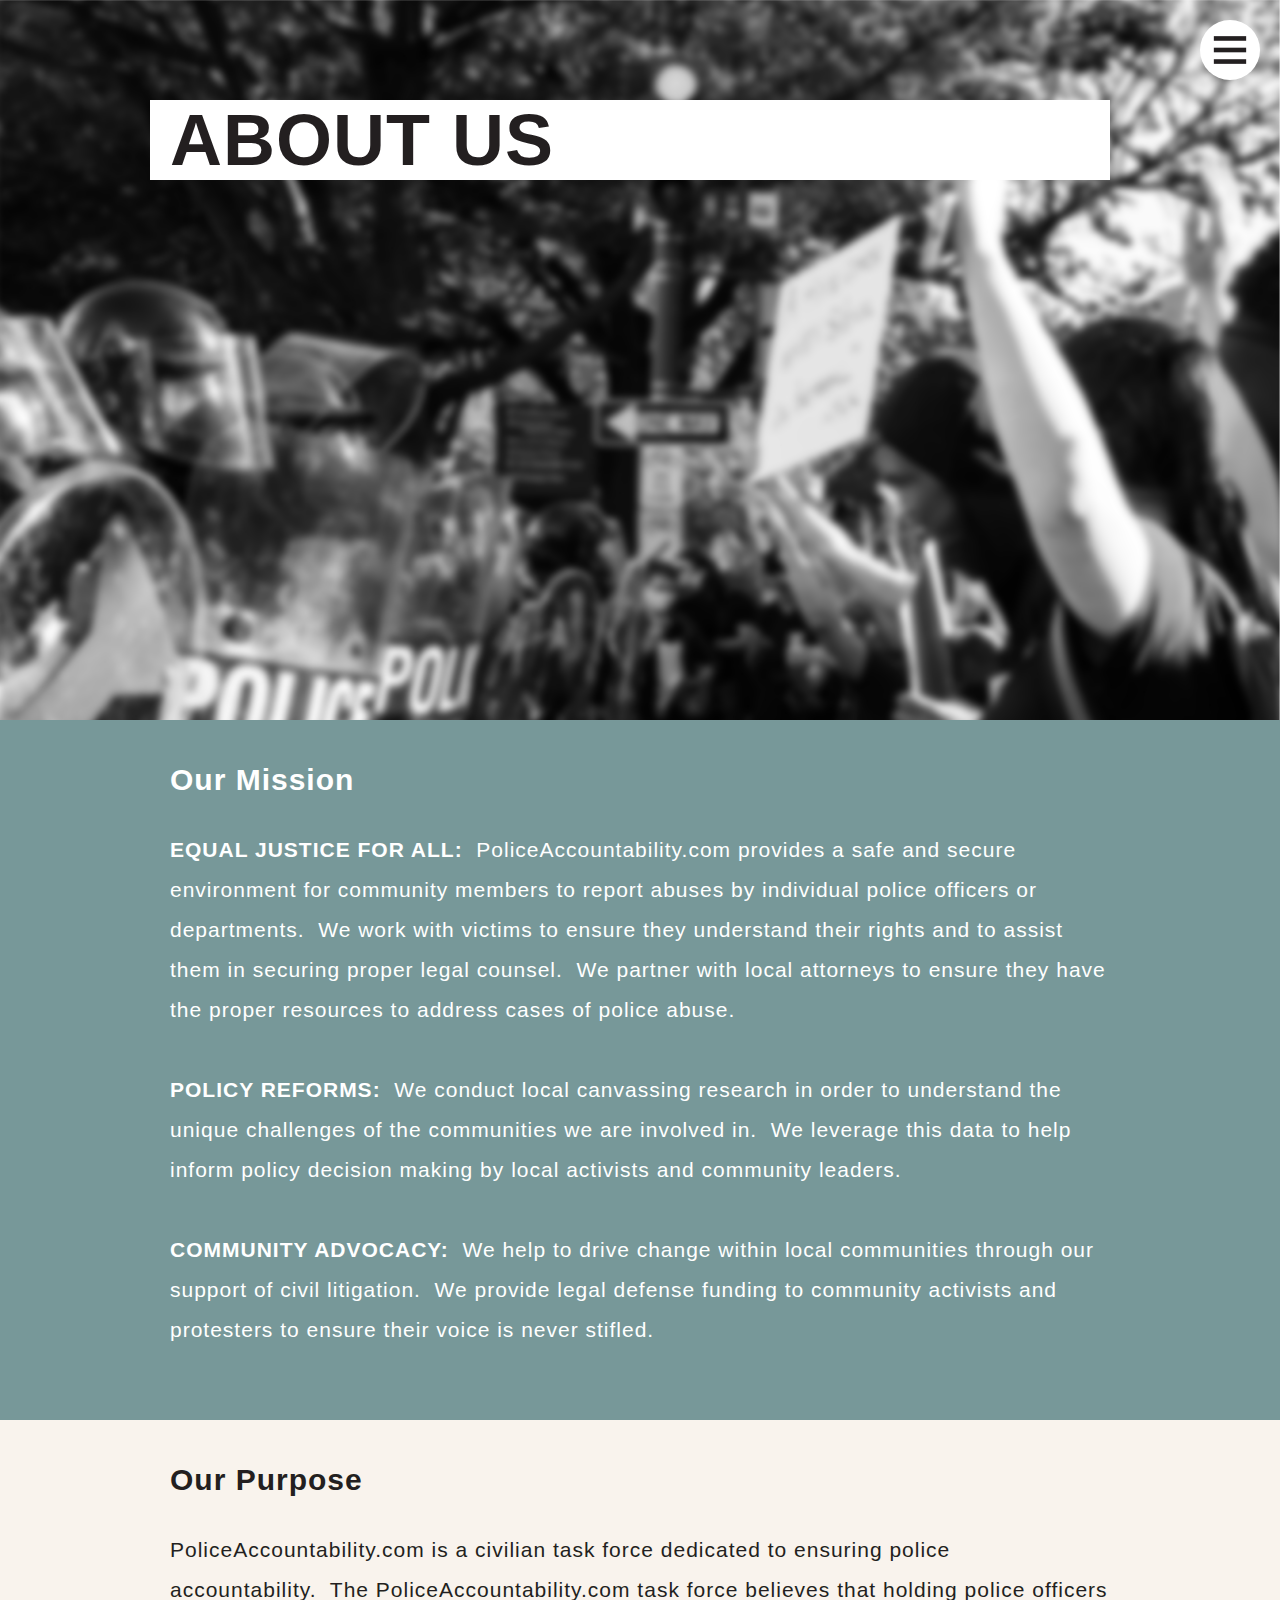
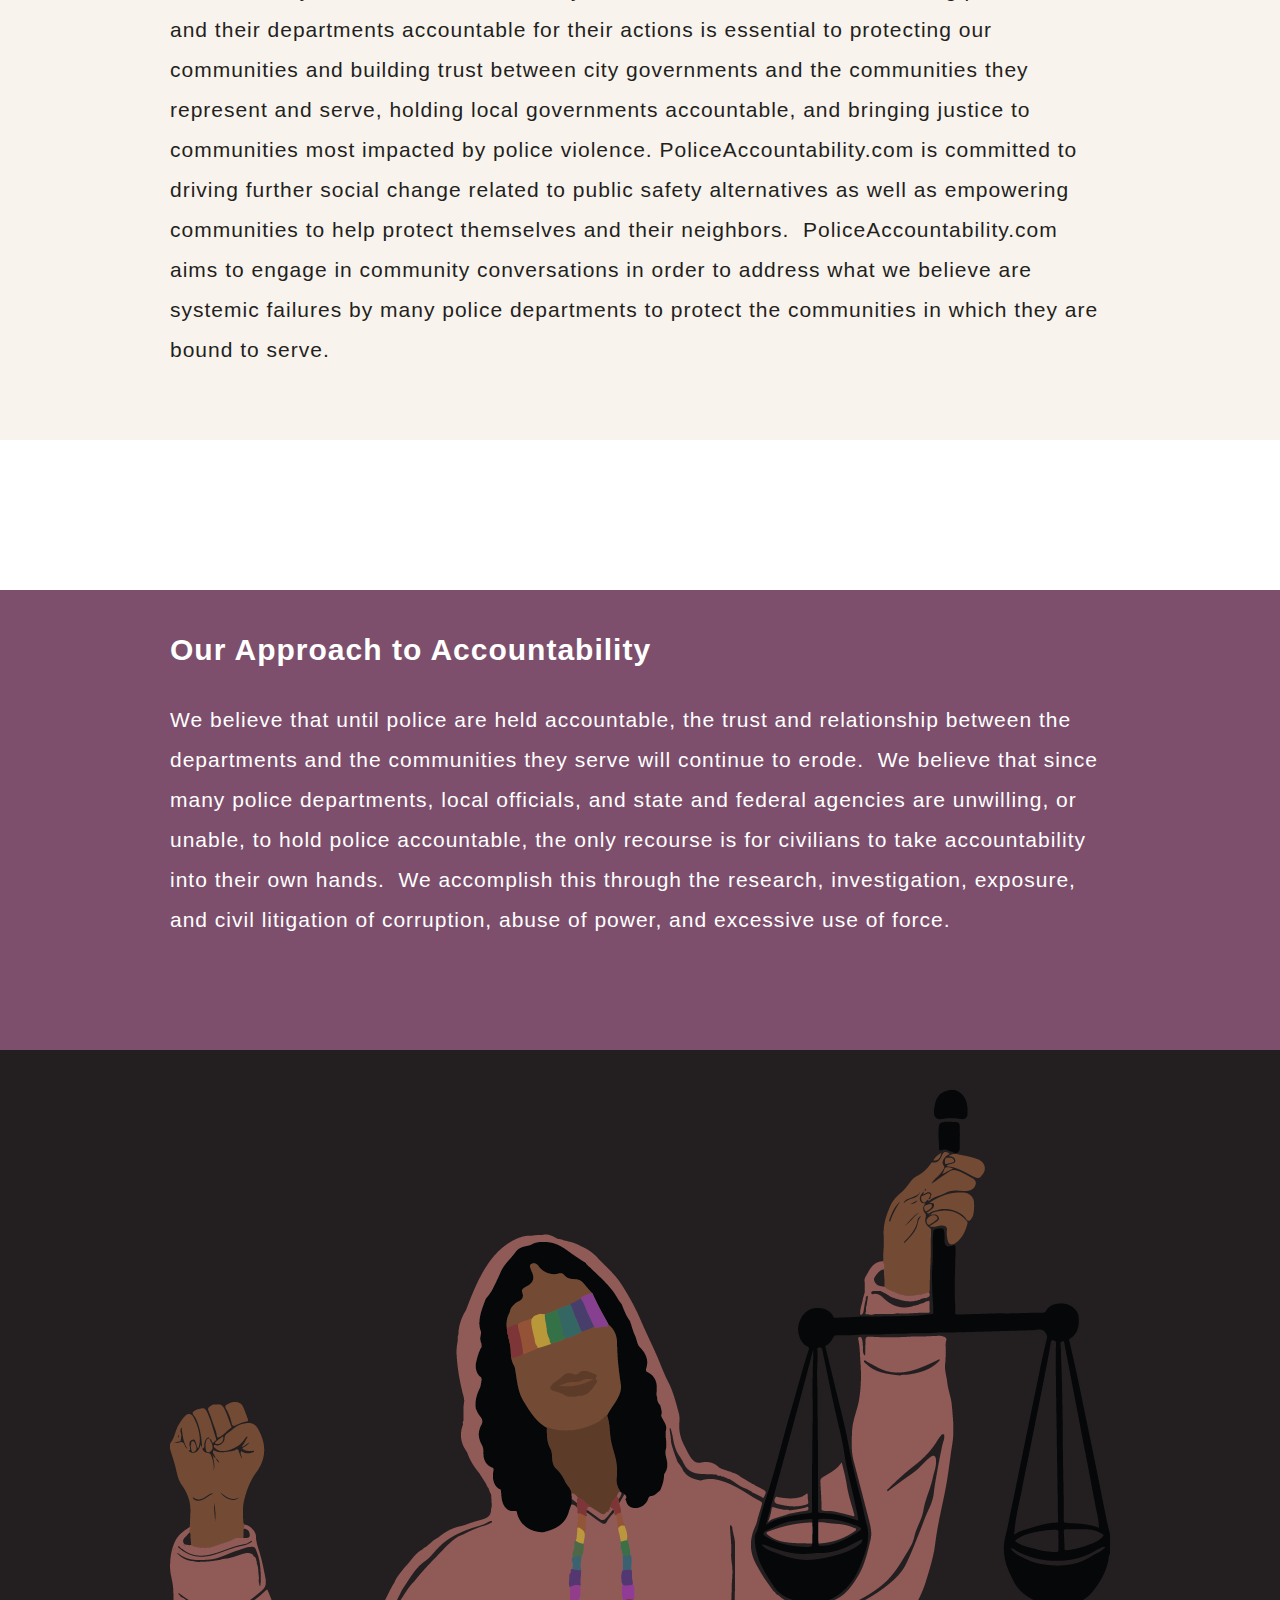
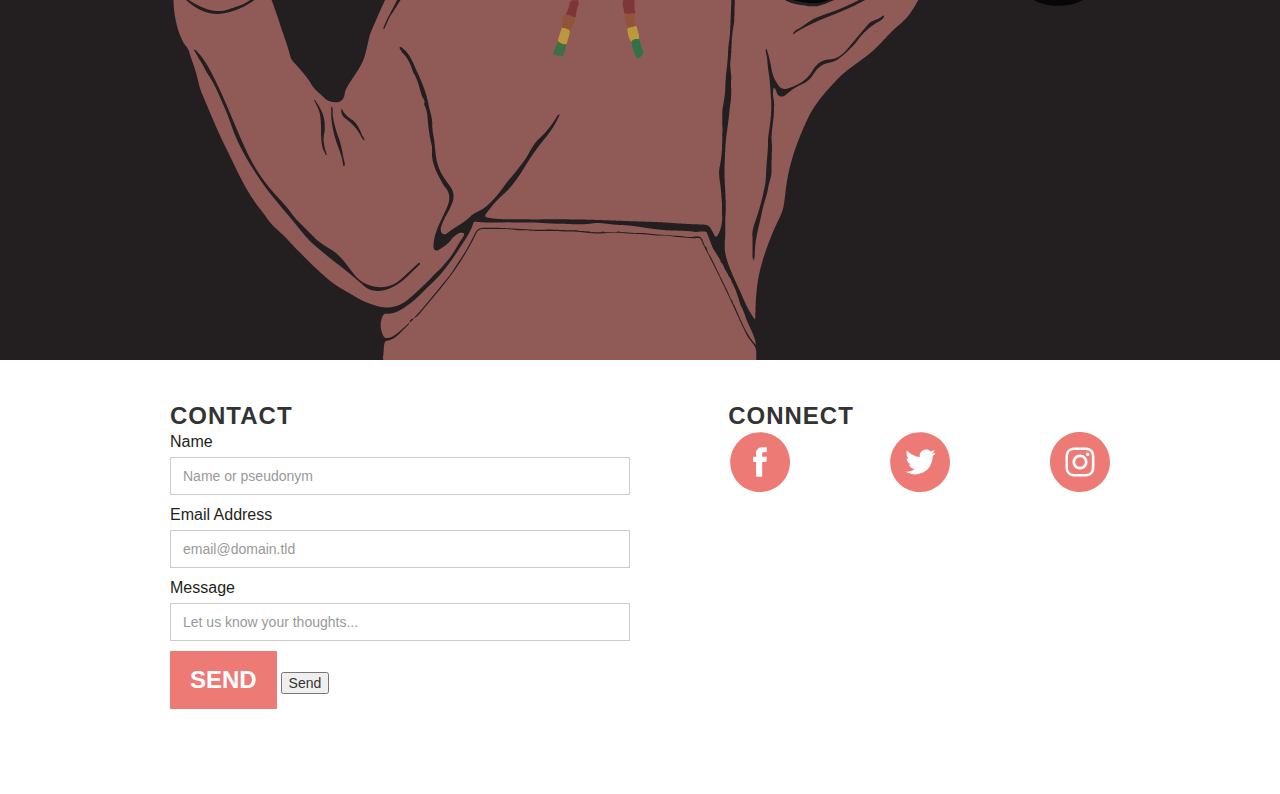
==== commit 7406fb56: "forms" ====
--- a/about.html
+++ b/about.html
@@ -68,13 +68,19 @@
       <div class="footer-columns w-row">
         <div class="footer-form-column w-col w-col-6 w-col-small-small-stack">
           <div class="w-form">
-            <form id="email-form" name="email-form" data-name="Email Form"><label for="name-2" class="field-label">Name</label><input type="text" class="w-input" maxlength="256" name="name-2" data-name="Name 2" placeholder="Name or pseudonym" id="name-2" required=""><label for="email-2" class="field-label-2">Email Address</label><input type="email" class="w-input" maxlength="256" name="email-2" data-name="Email 2" placeholder="email@domain.tld" id="email-2" required=""><label for="Message-2" class="field-label-2">Message</label><input type="text" class="w-input" maxlength="256" name="Message-2" data-name="Message 2" placeholder="Let us know your thoughts..." id="Message-2" required=""><input type="submit" value="SEND" data-wait="Please wait..." class="submit-button w-button"></form>
-            <div class="w-form-done">
-              <div>Thank you! Your submission has been received!</div>
-            </div>
-            <div class="w-form-fail">
-              <div>Oops! Something went wrong while submitting the form.</div>
-            </div>
+            <form id="fs-frm" name="simple-contact-form" accept-charset="utf-8" action="https://formspree.io/mnqggygo" method="post">
+              <fieldset id="fs-frm-inputs">
+                <label for="name" class="field-label">Name</label>
+                <input type="text" class="w-input" maxlength="256" name="name" data-name="Name 2" placeholder="Name or pseudonym" id="full-name" required="">
+                <label for="email" class="field-label-2">Email Address</label>
+                <input type="email" class="w-input" maxlength="256" name="email" data-name="Email 2" placeholder="email@domain.tld" id="email-address" required="">
+                <label for="message" class="field-label-2">Message</label>
+                <input type="text" class="w-input" maxlength="256" name="message" data-name="Message 2" placeholder="Let us know your thoughts..." id="email-subject" required="">
+                <input type="submit" value="SEND" data-wait="Please wait..." class="submit-button w-button">
+                <input type="hidden" name="_subject" id="email-subject" value="Contact Form Submission">
+                <input id="form-btn" type="submit" value="Send">
+              </fieldset>  
+            </form>
           </div>
         </div>
         <div class="footer-social-column w-clearfix w-col w-col-2 w-col-small-small-stack">
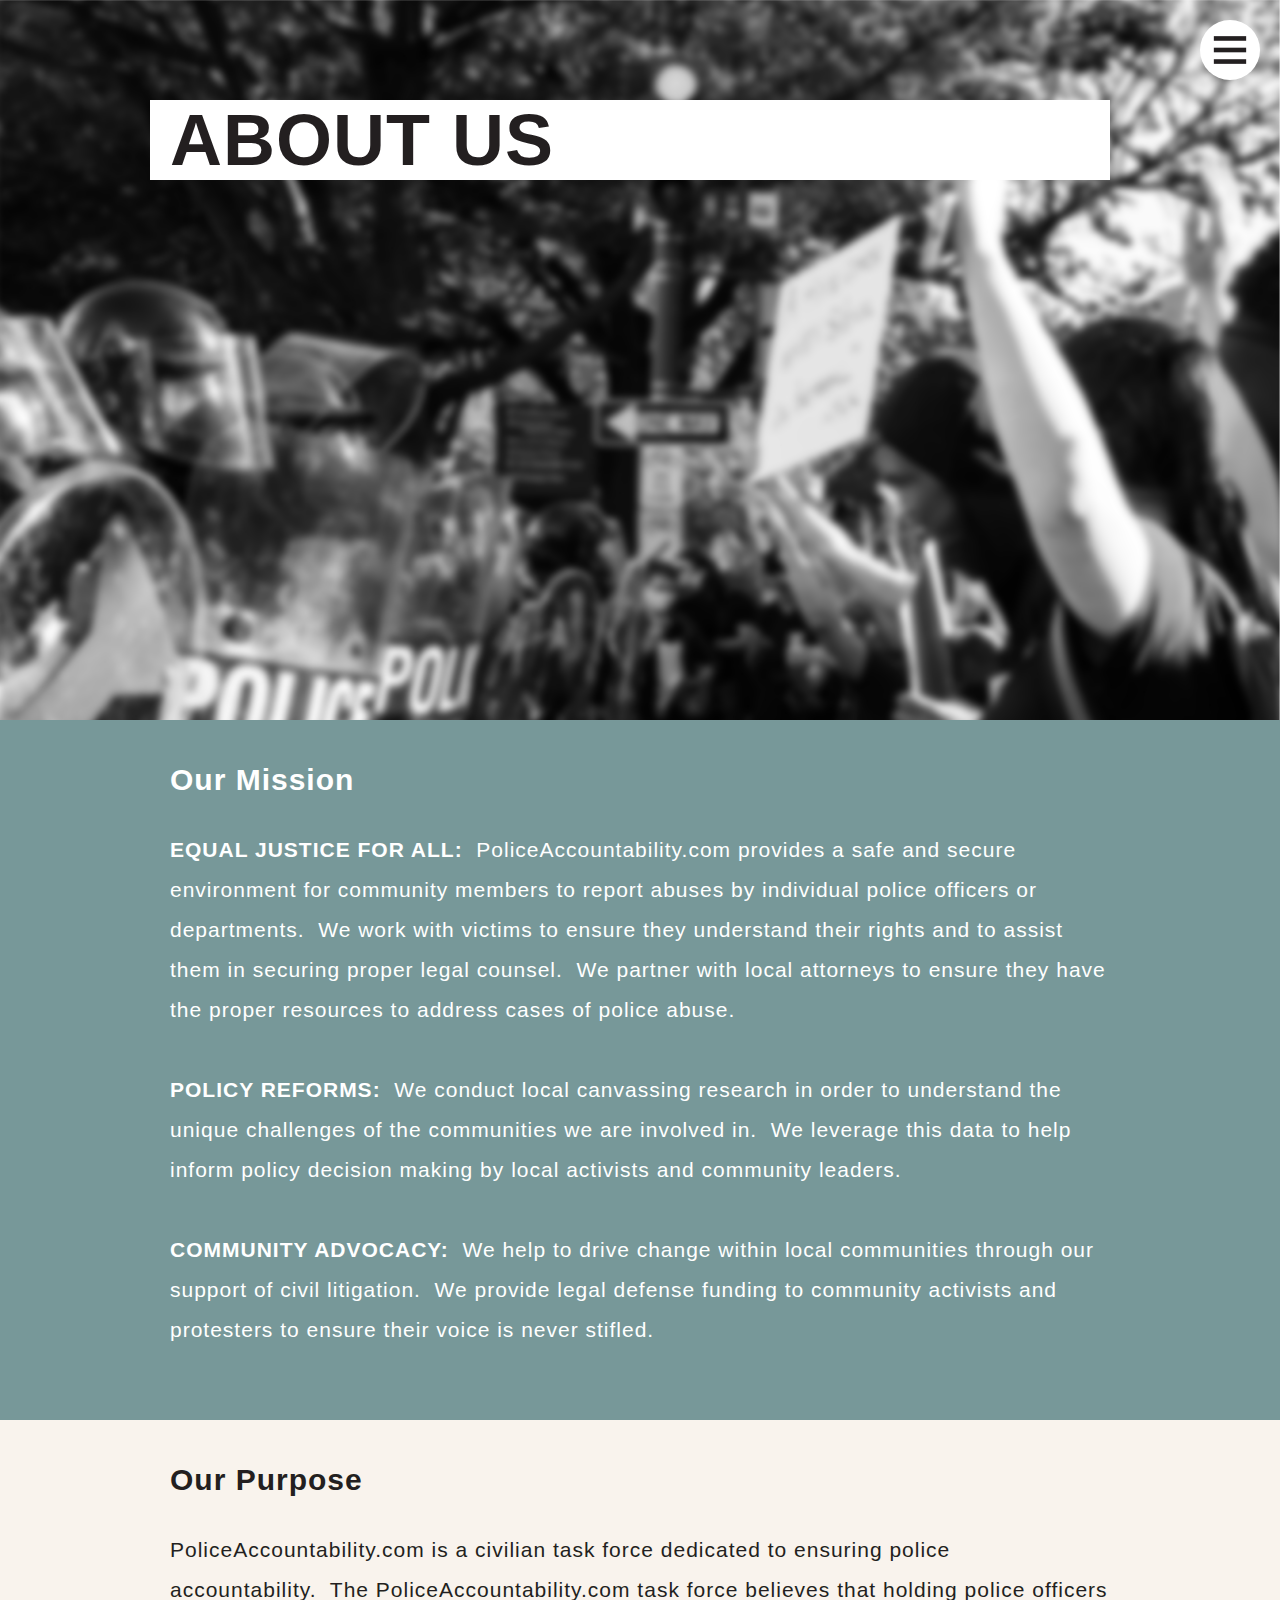
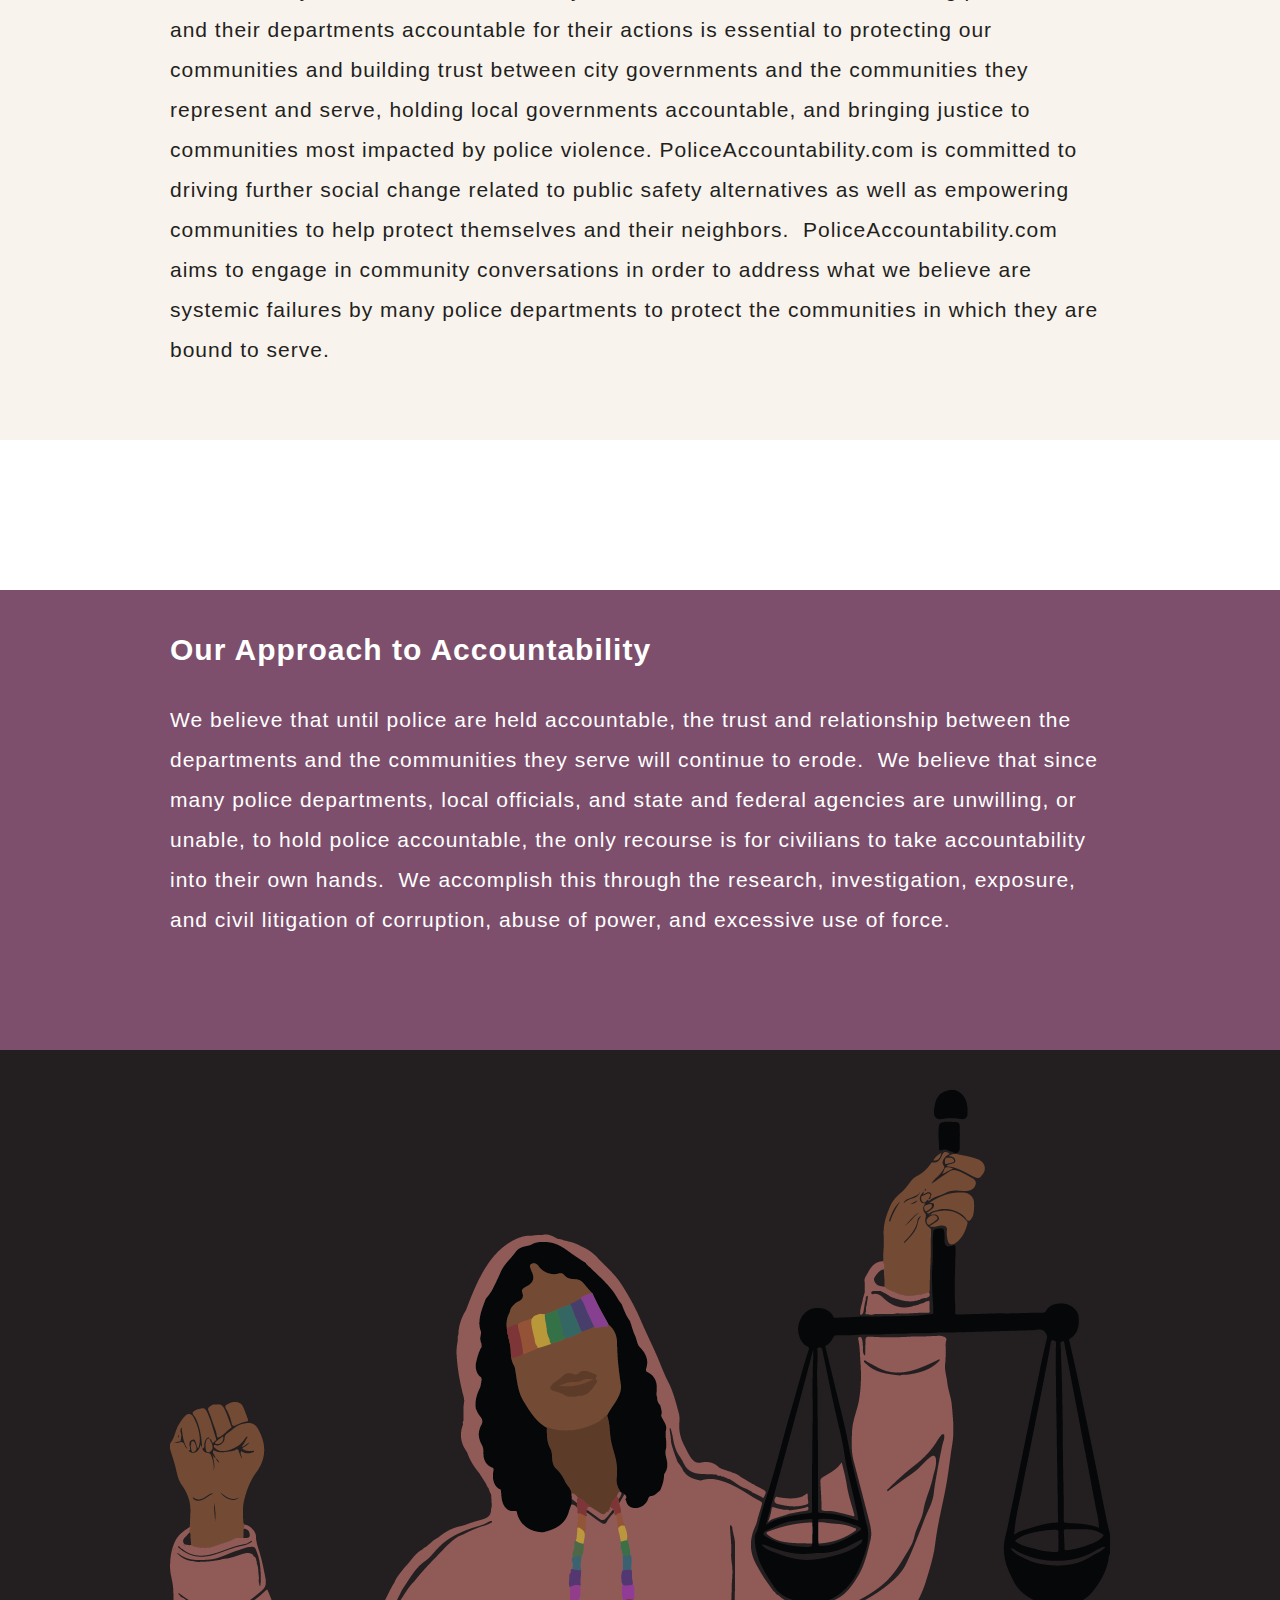
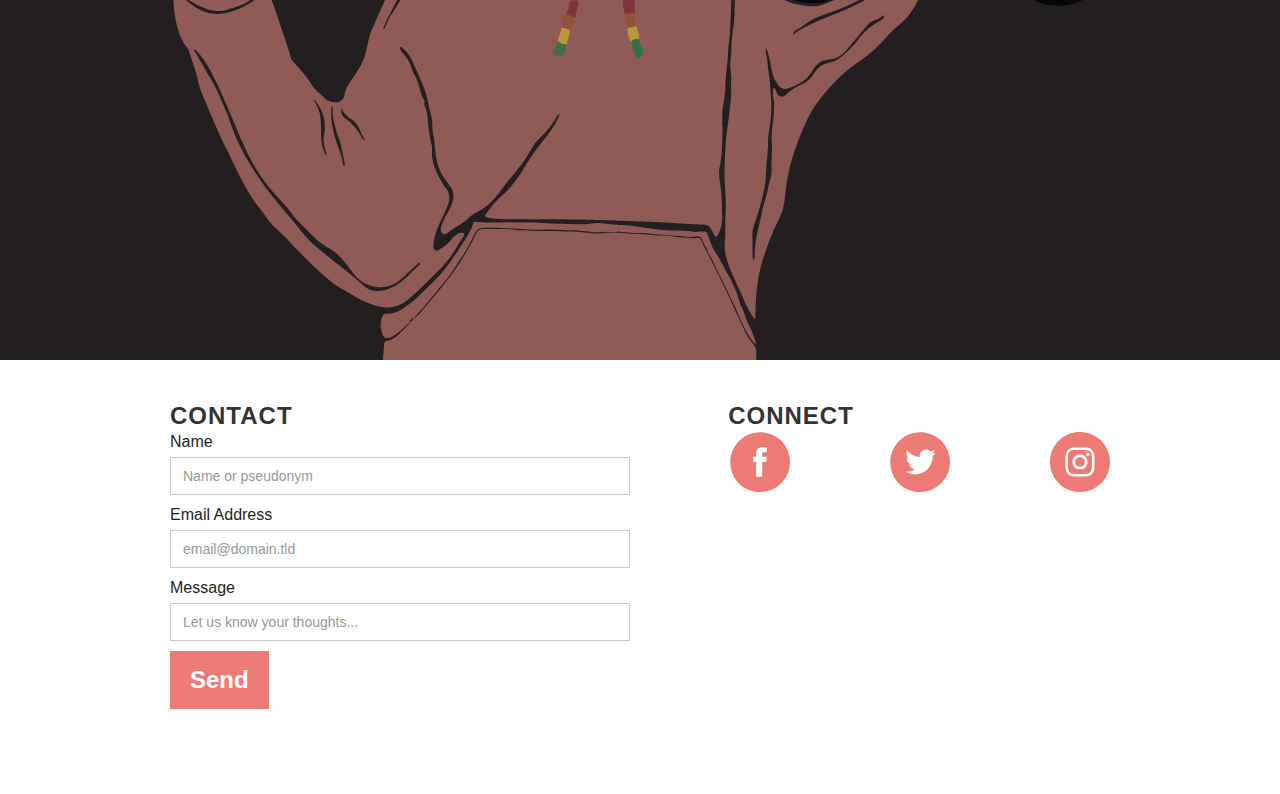
==== commit 208f3d9b: "form submit fix" ====
--- a/about.html
+++ b/about.html
@@ -76,9 +76,8 @@
                 <input type="email" class="w-input" maxlength="256" name="email" data-name="Email 2" placeholder="email@domain.tld" id="email-address" required="">
                 <label for="message" class="field-label-2">Message</label>
                 <input type="text" class="w-input" maxlength="256" name="message" data-name="Message 2" placeholder="Let us know your thoughts..." id="email-subject" required="">
-                <input type="submit" value="SEND" data-wait="Please wait..." class="submit-button w-button">
                 <input type="hidden" name="_subject" id="email-subject" value="Contact Form Submission">
-                <input id="form-btn" type="submit" value="Send">
+                <input id="form-btn" type="submit" value="Send" class="submit-button w-button">
               </fieldset>  
             </form>
           </div>
